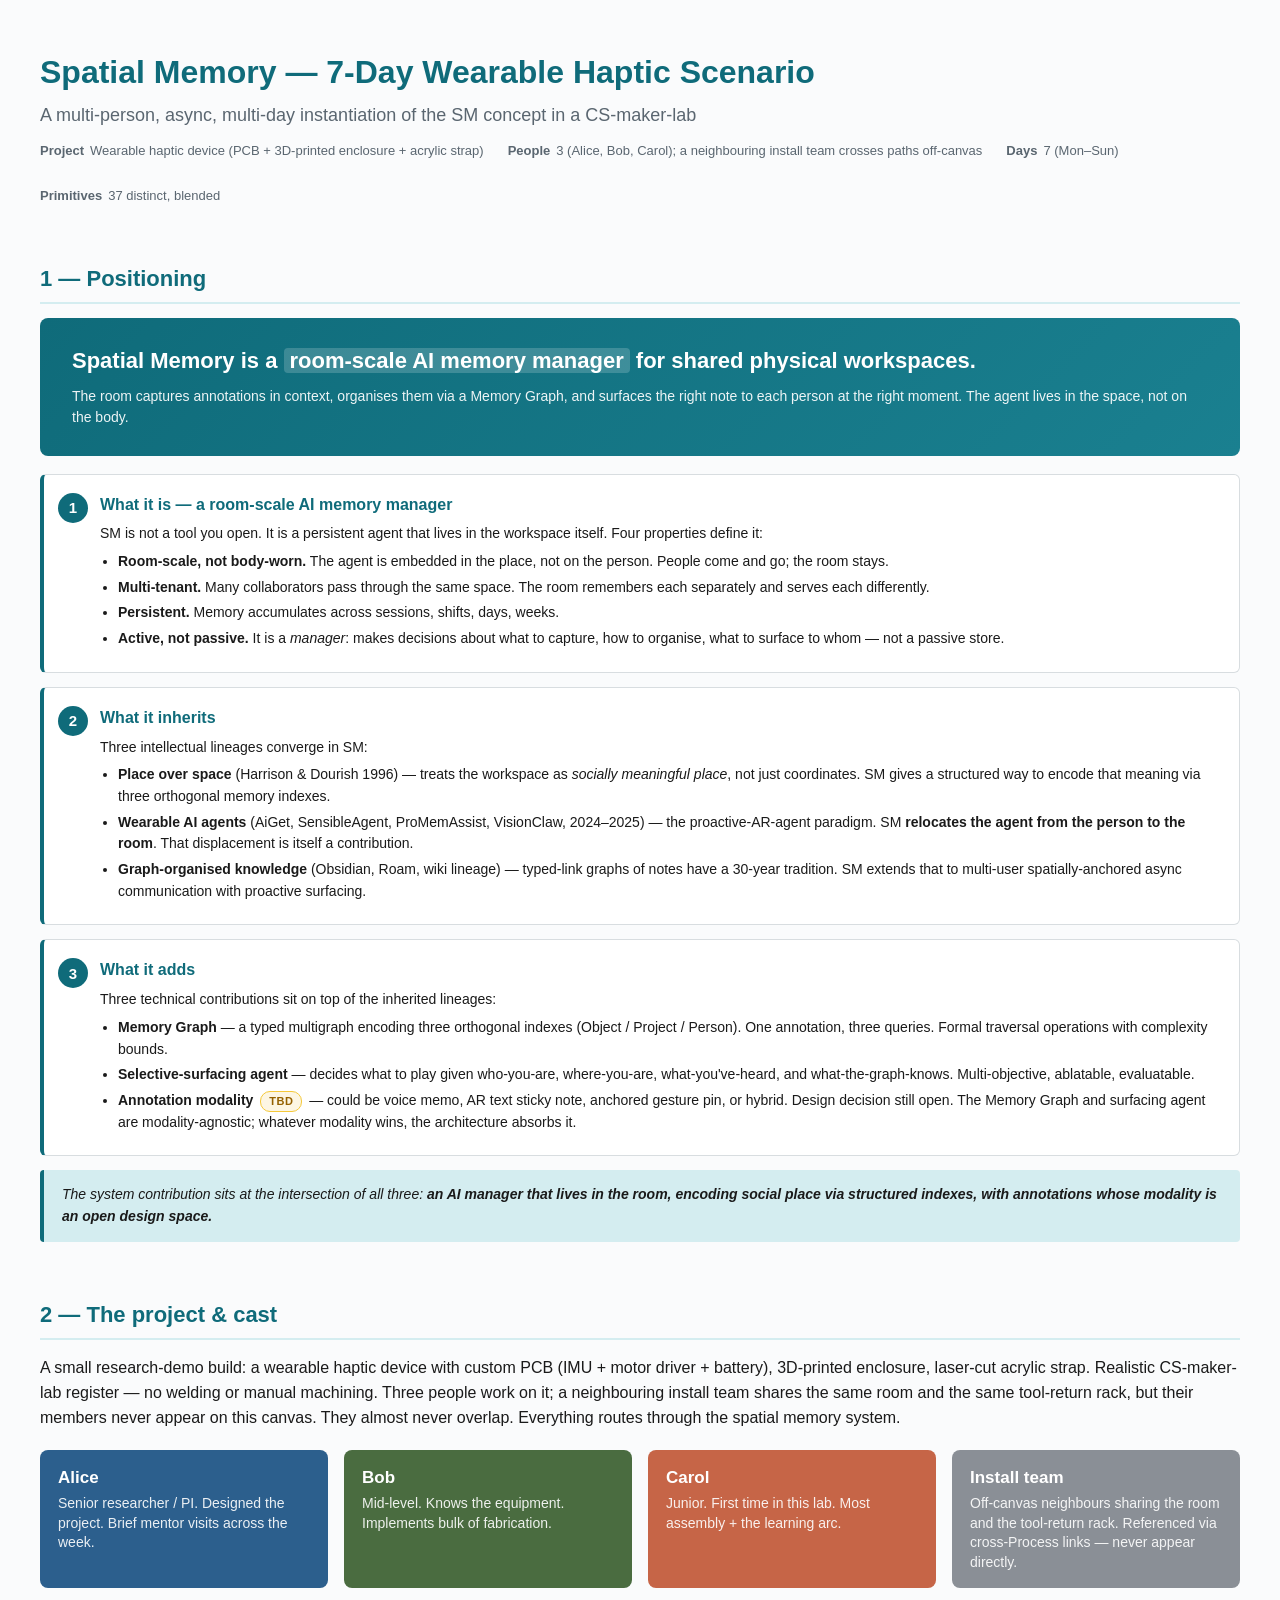
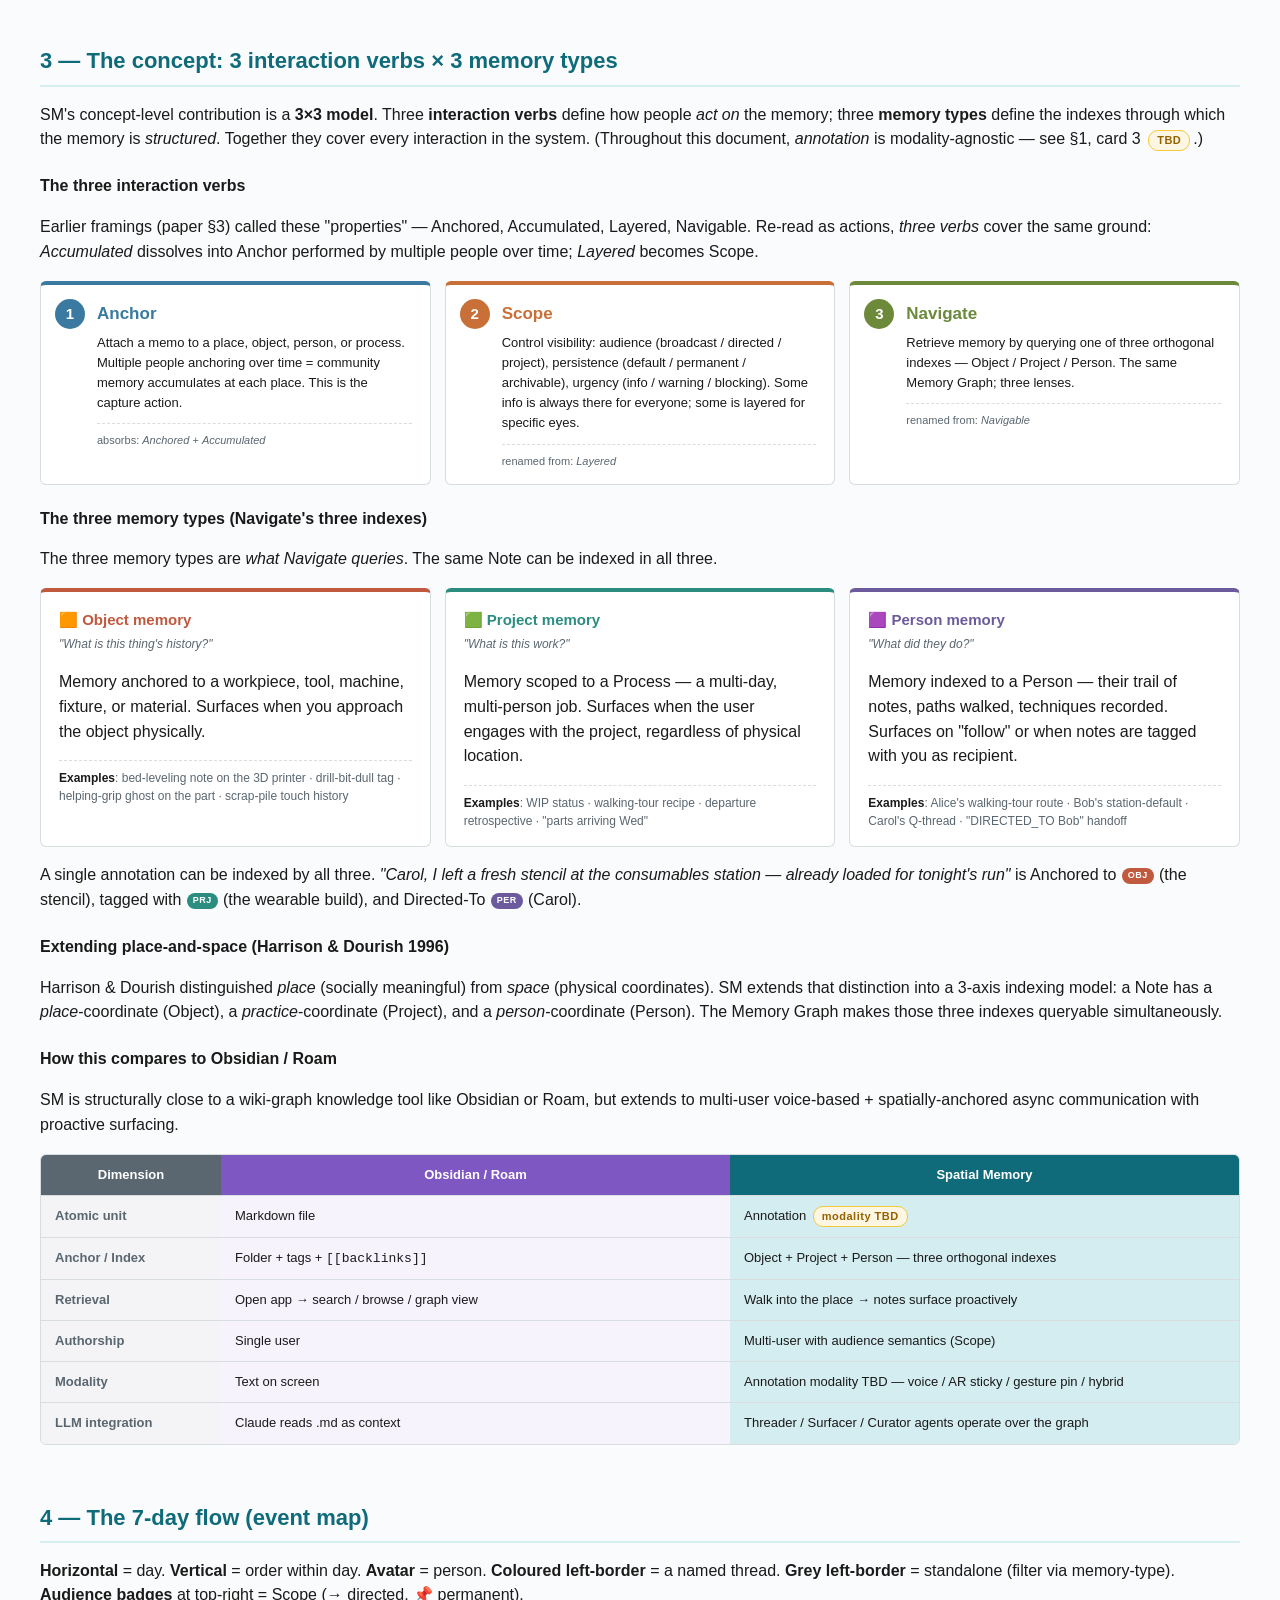
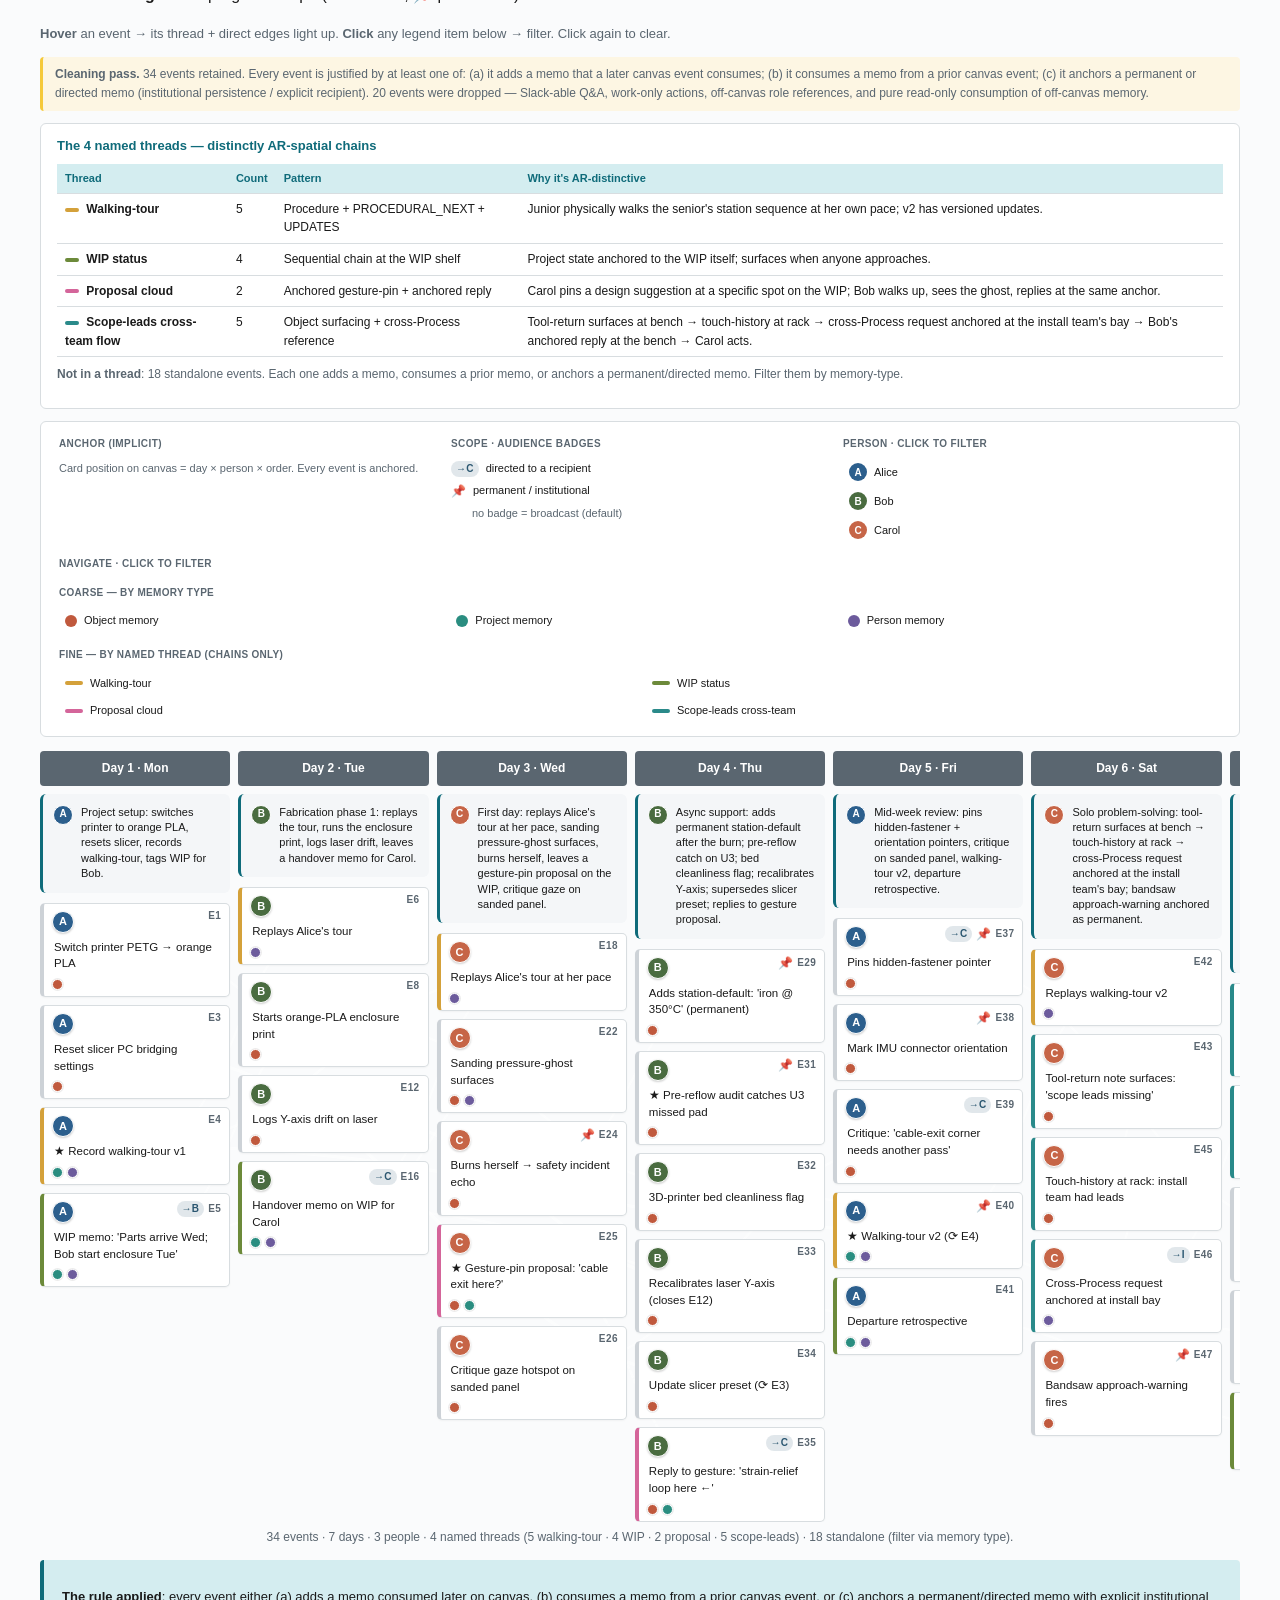
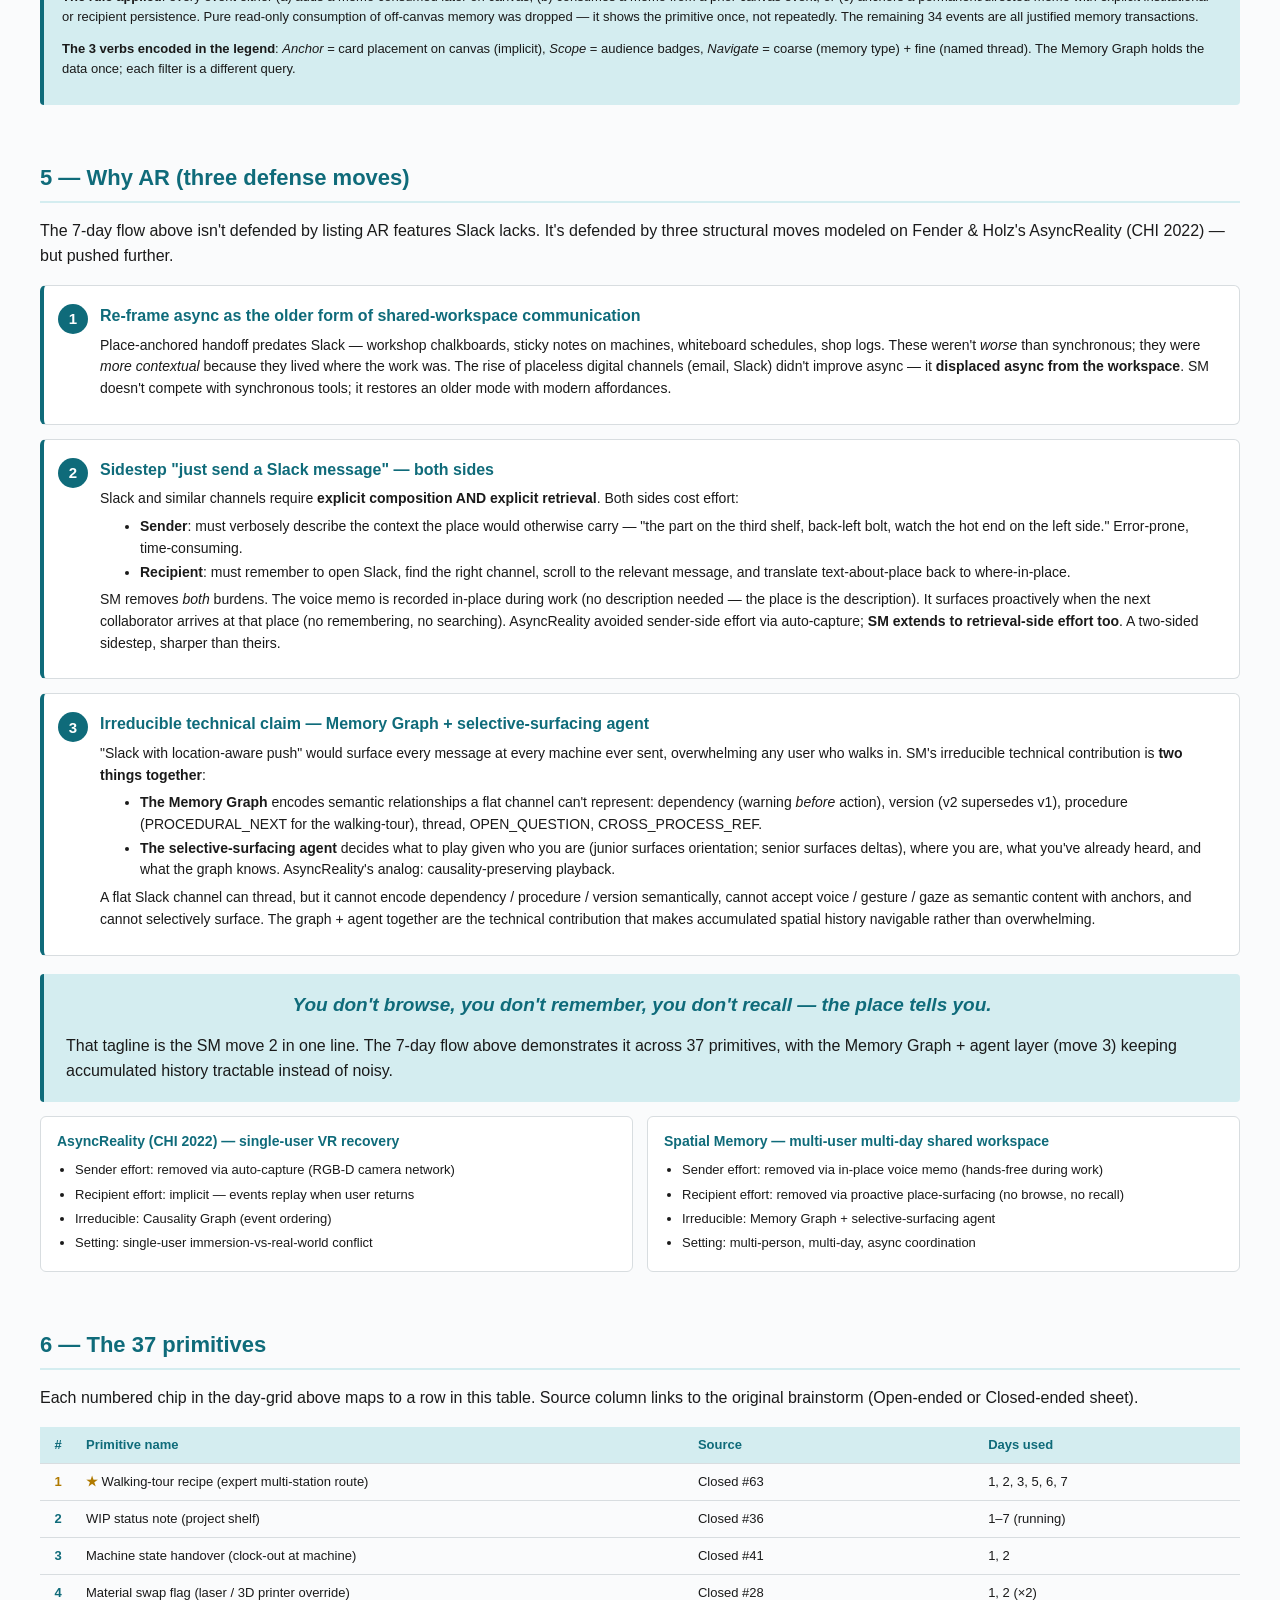
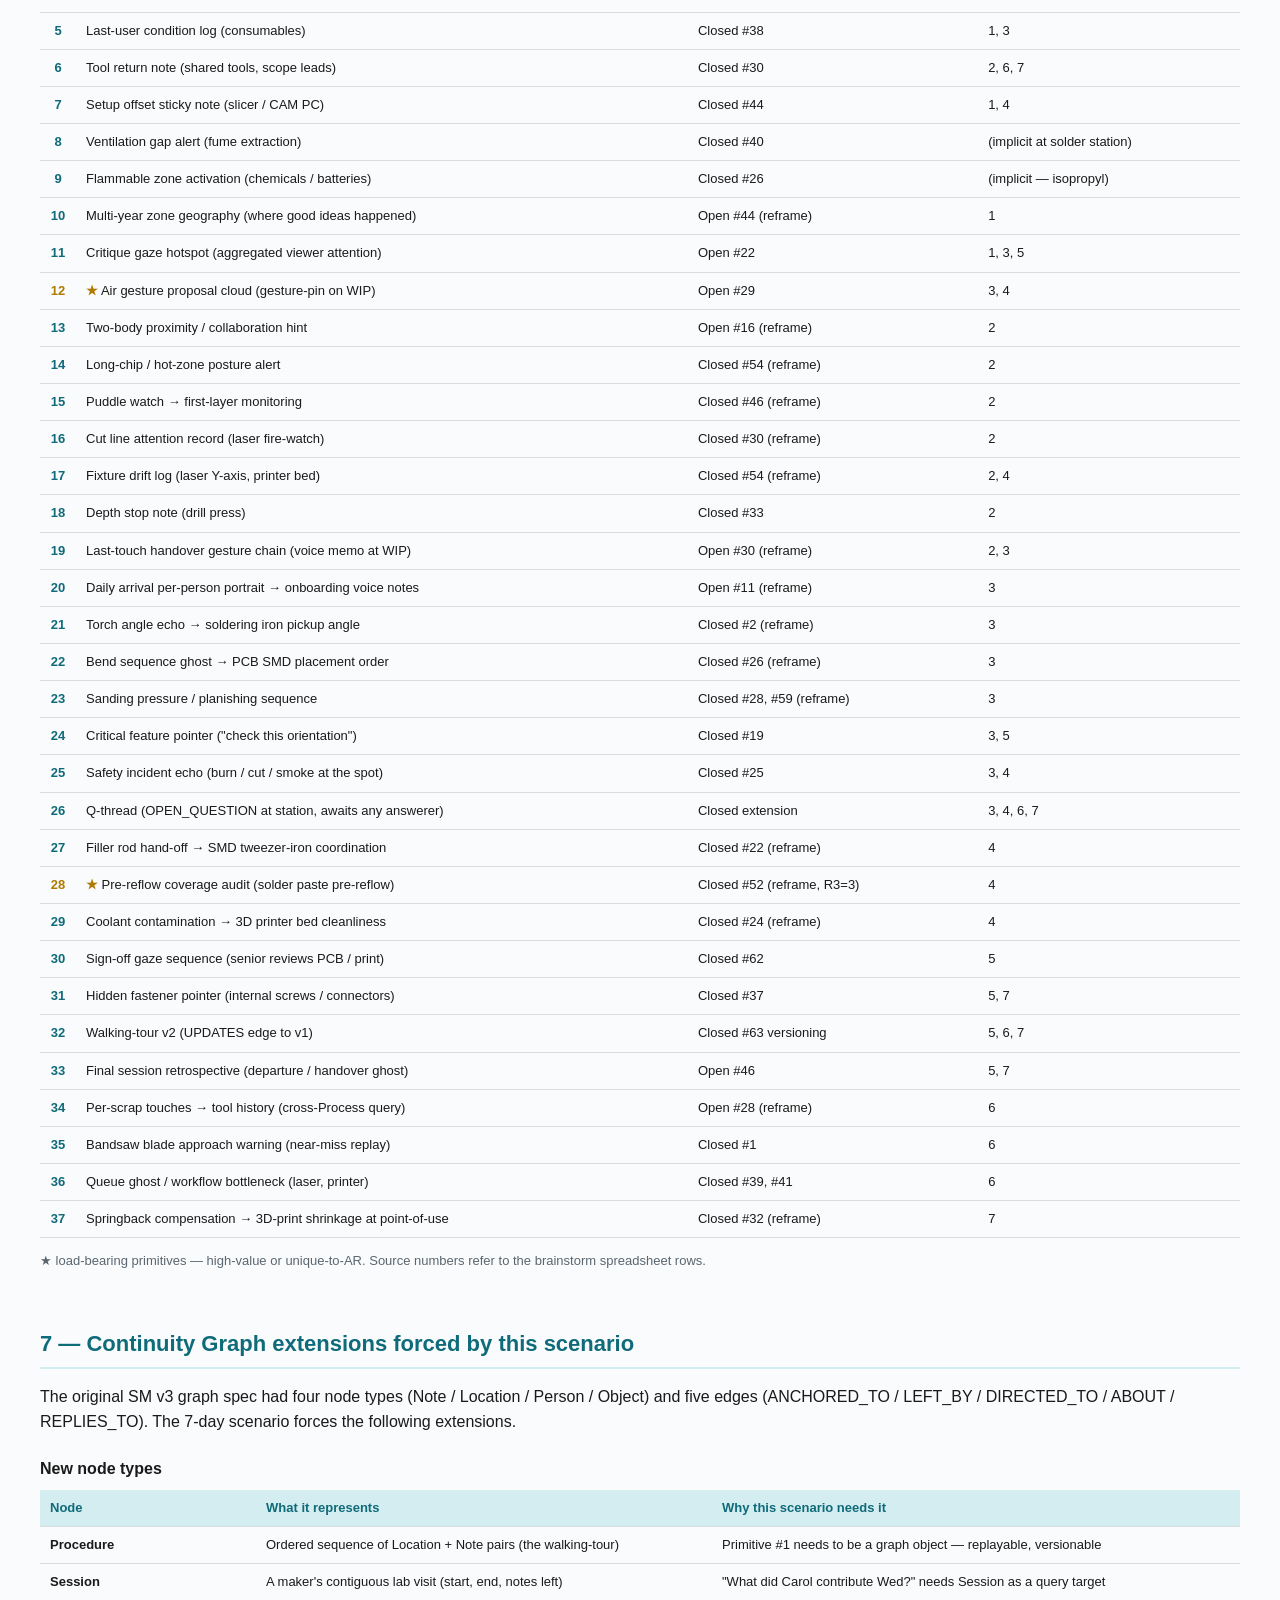
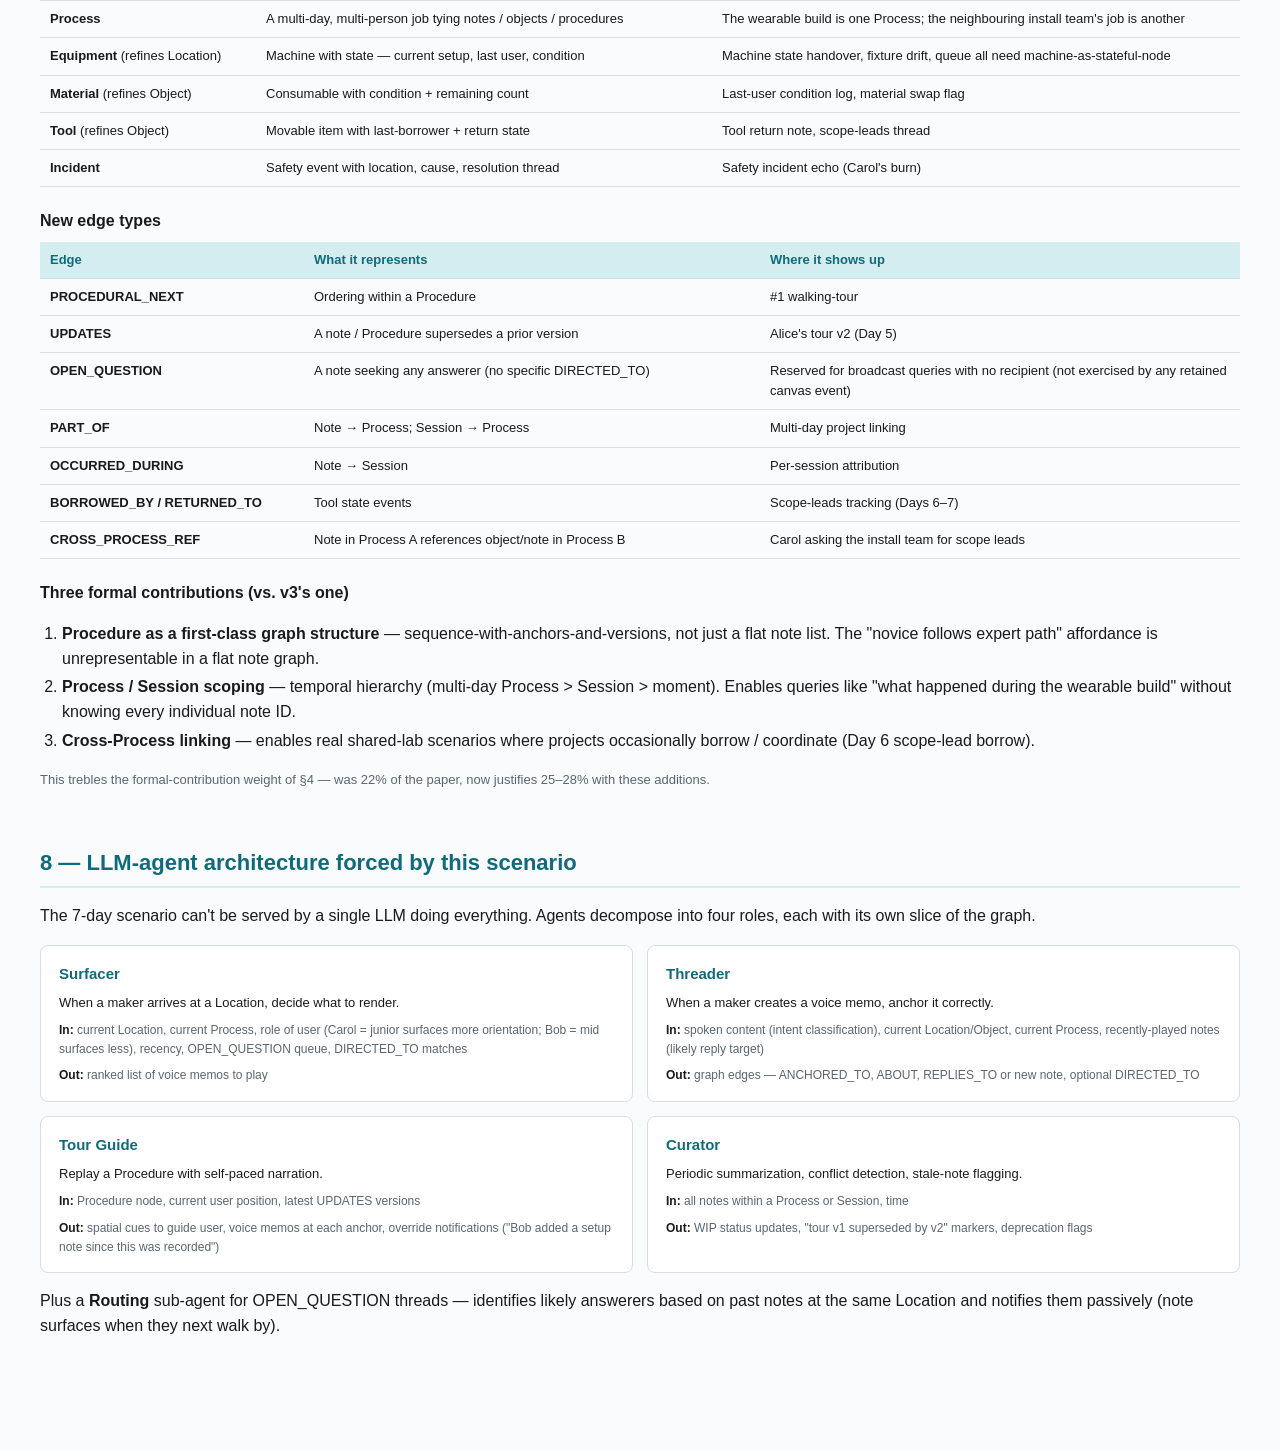
==== index.html @ 21a74fa7 "Initial: scenario canvas + index redirect" ====
<!doctype html>
<html lang="en">
<head>
  <meta charset="utf-8">
  <title>Spatial Memory — 7-Day Scenario</title>
  <meta http-equiv="refresh" content="0; url=scenario_7day.html">
  <link rel="canonical" href="scenario_7day.html">
  <script>location.replace('scenario_7day.html');</script>
</head>
<body>
  <p>Redirecting to <a href="scenario_7day.html">scenario_7day.html</a>…</p>
</body>
</html>
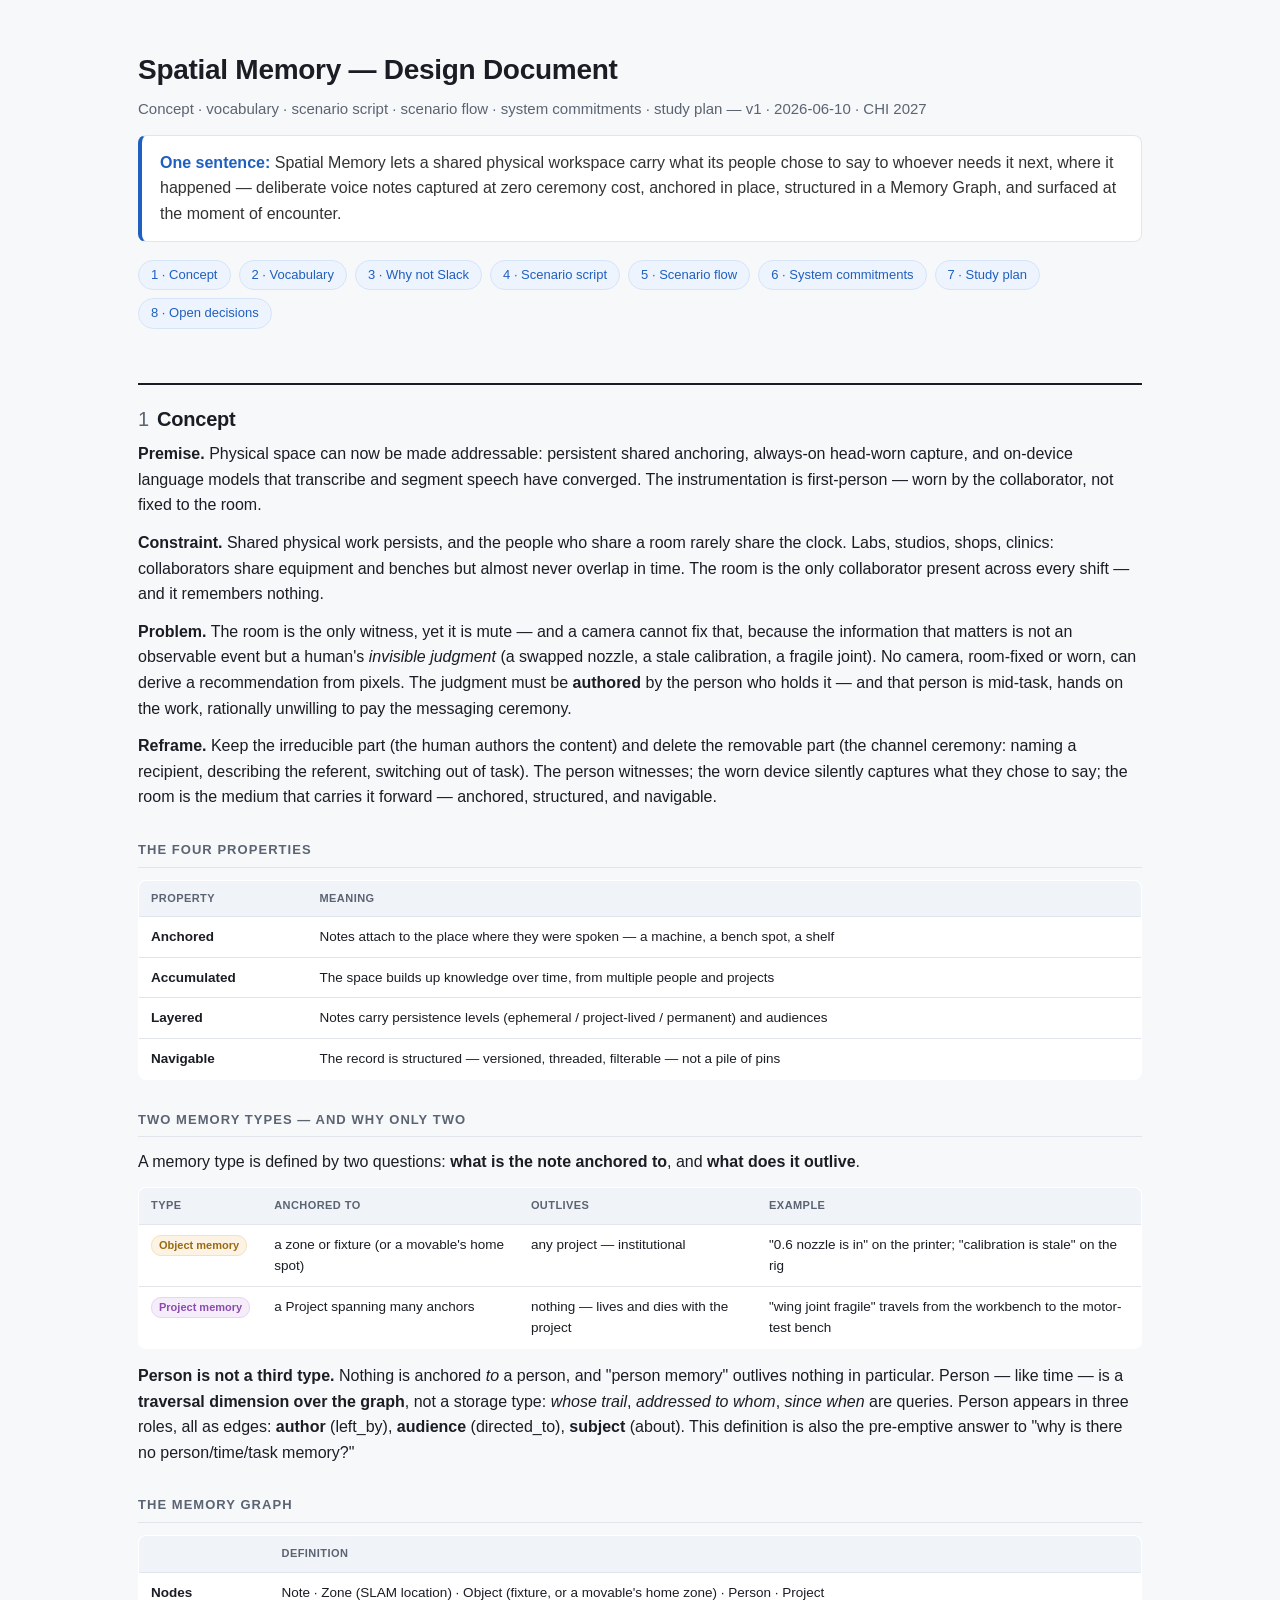
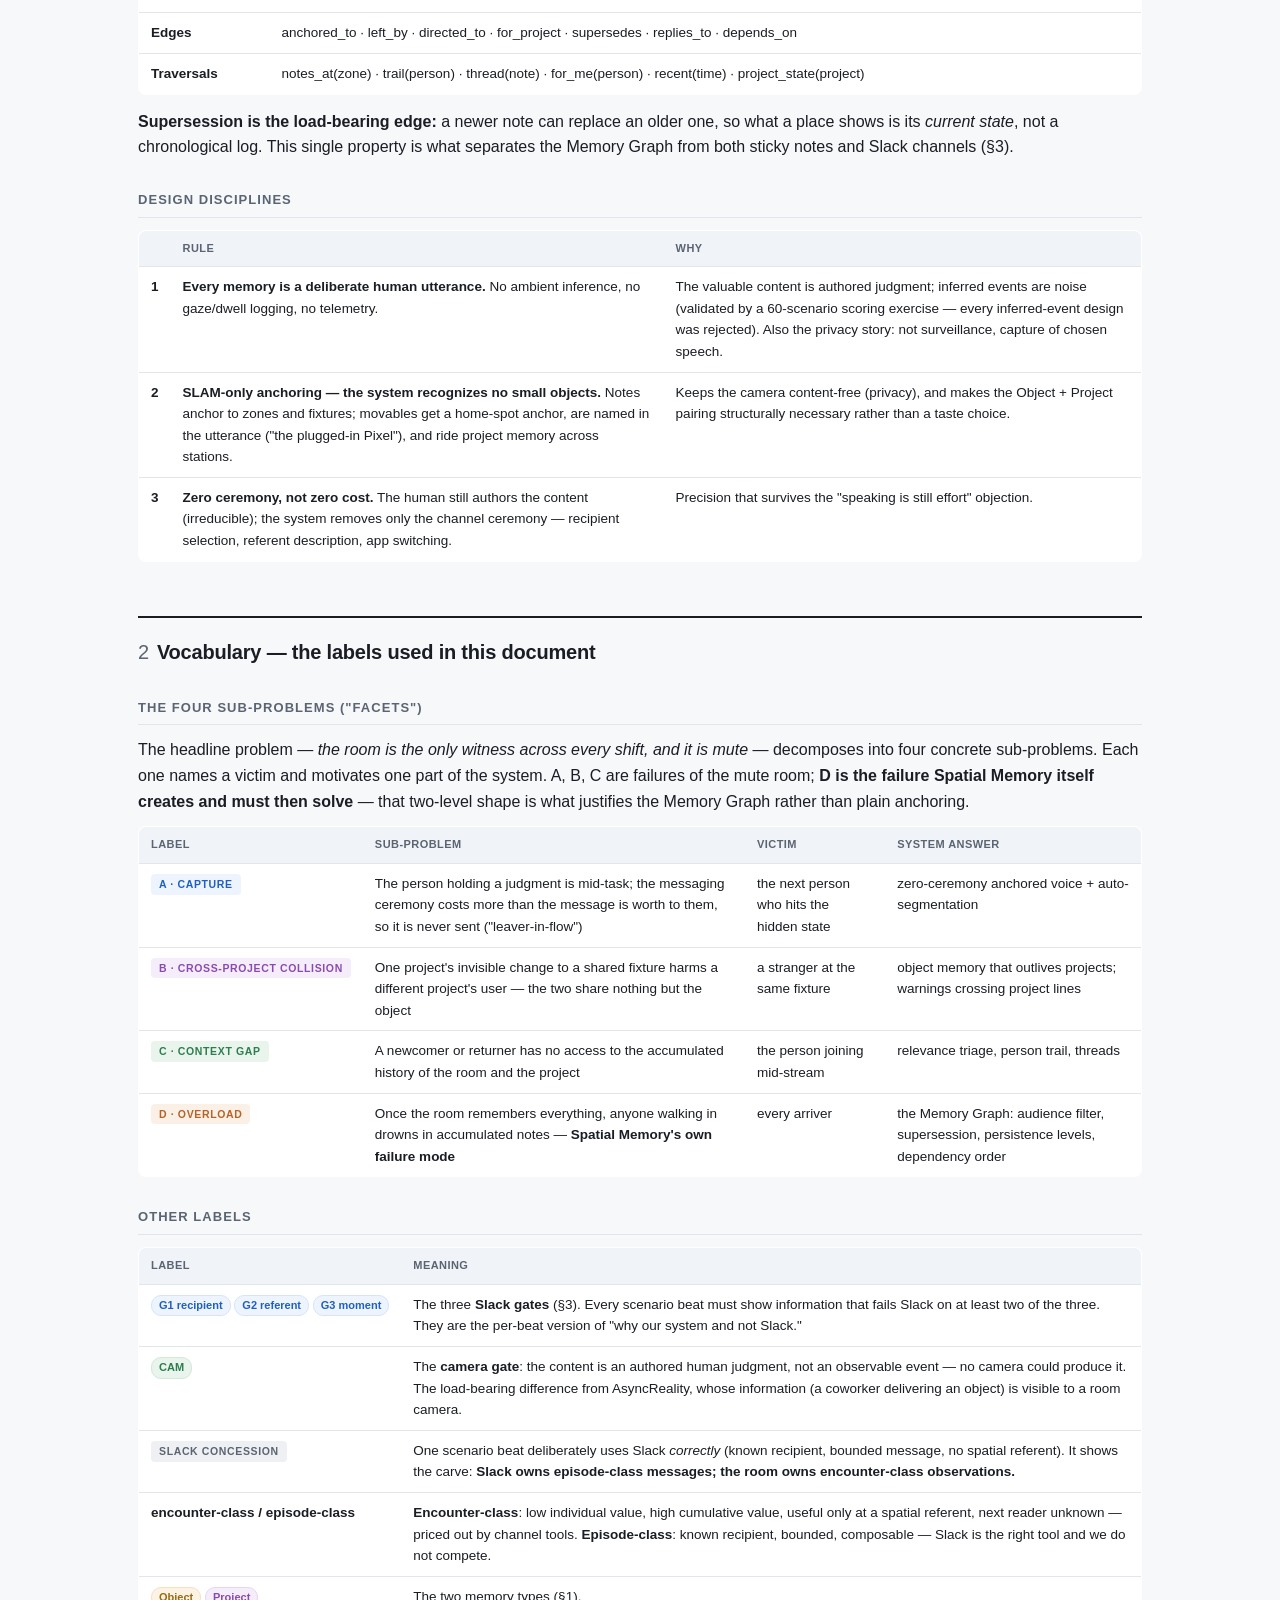
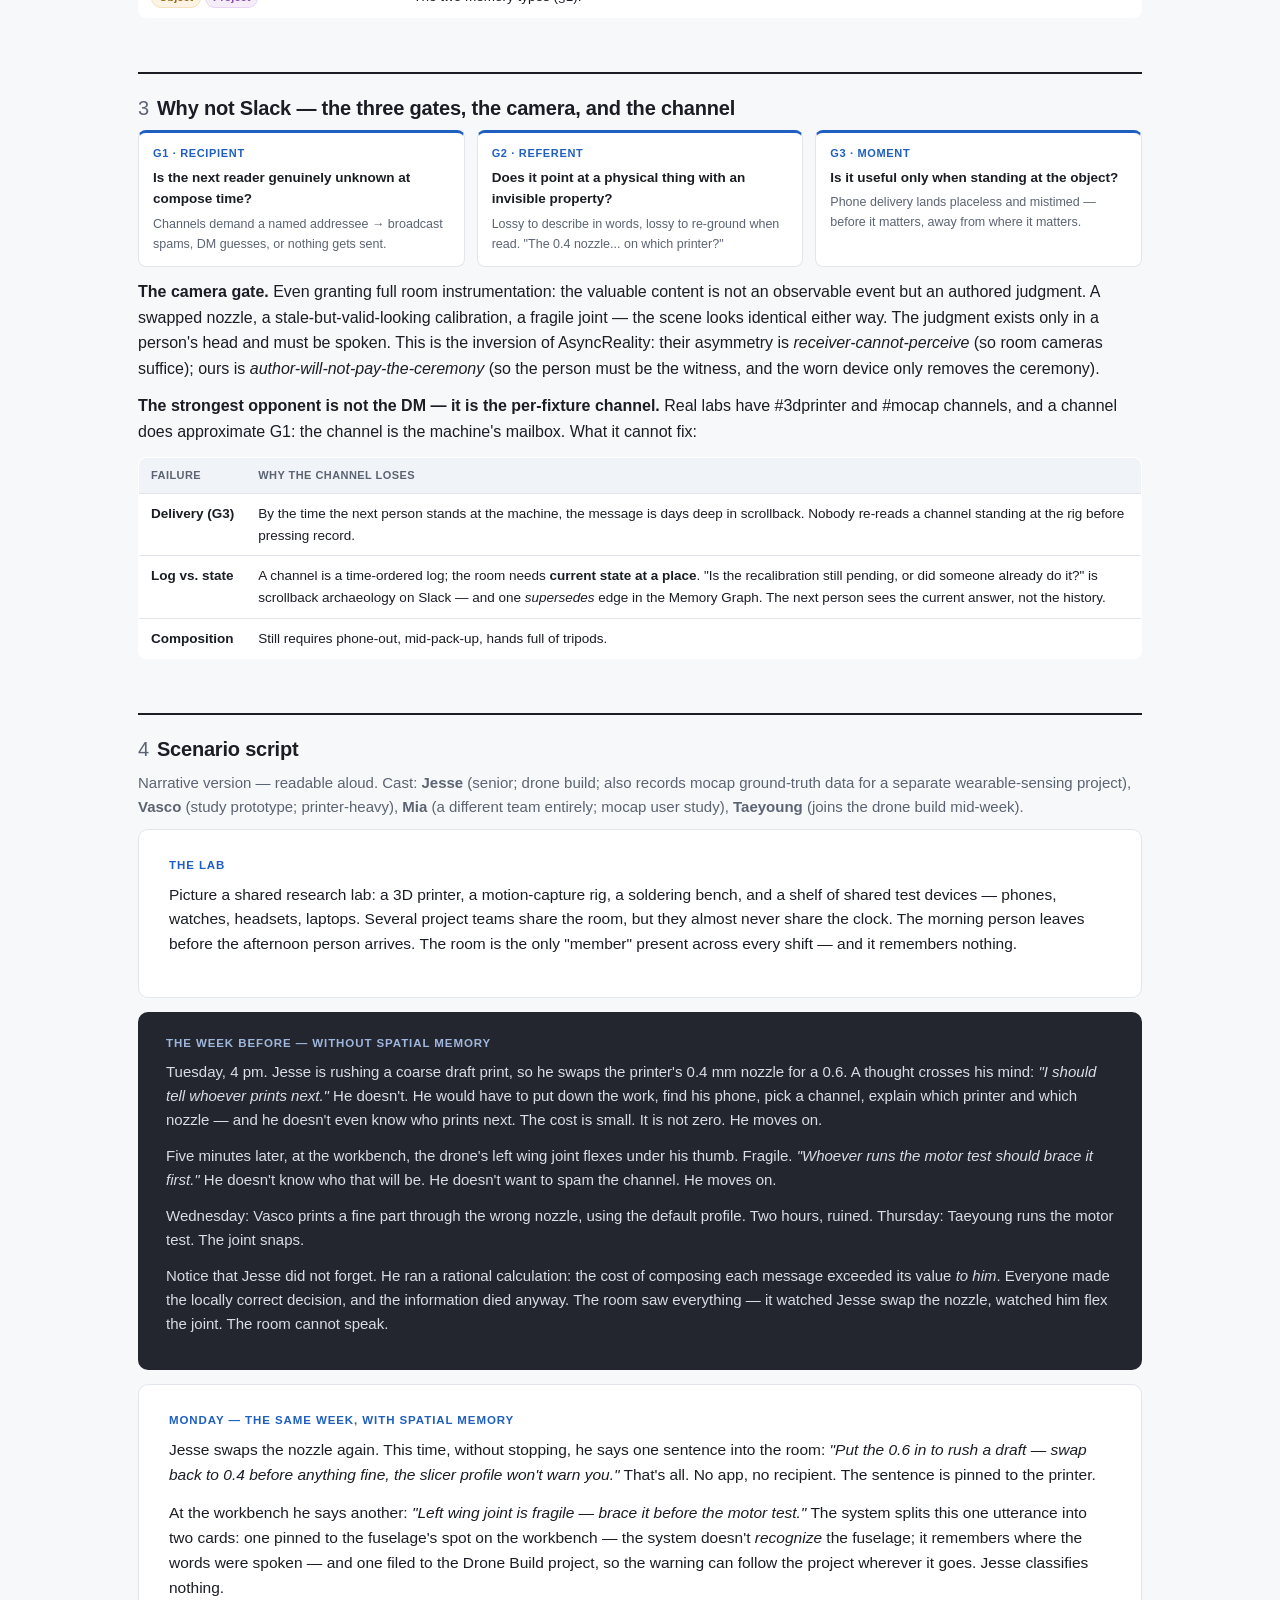
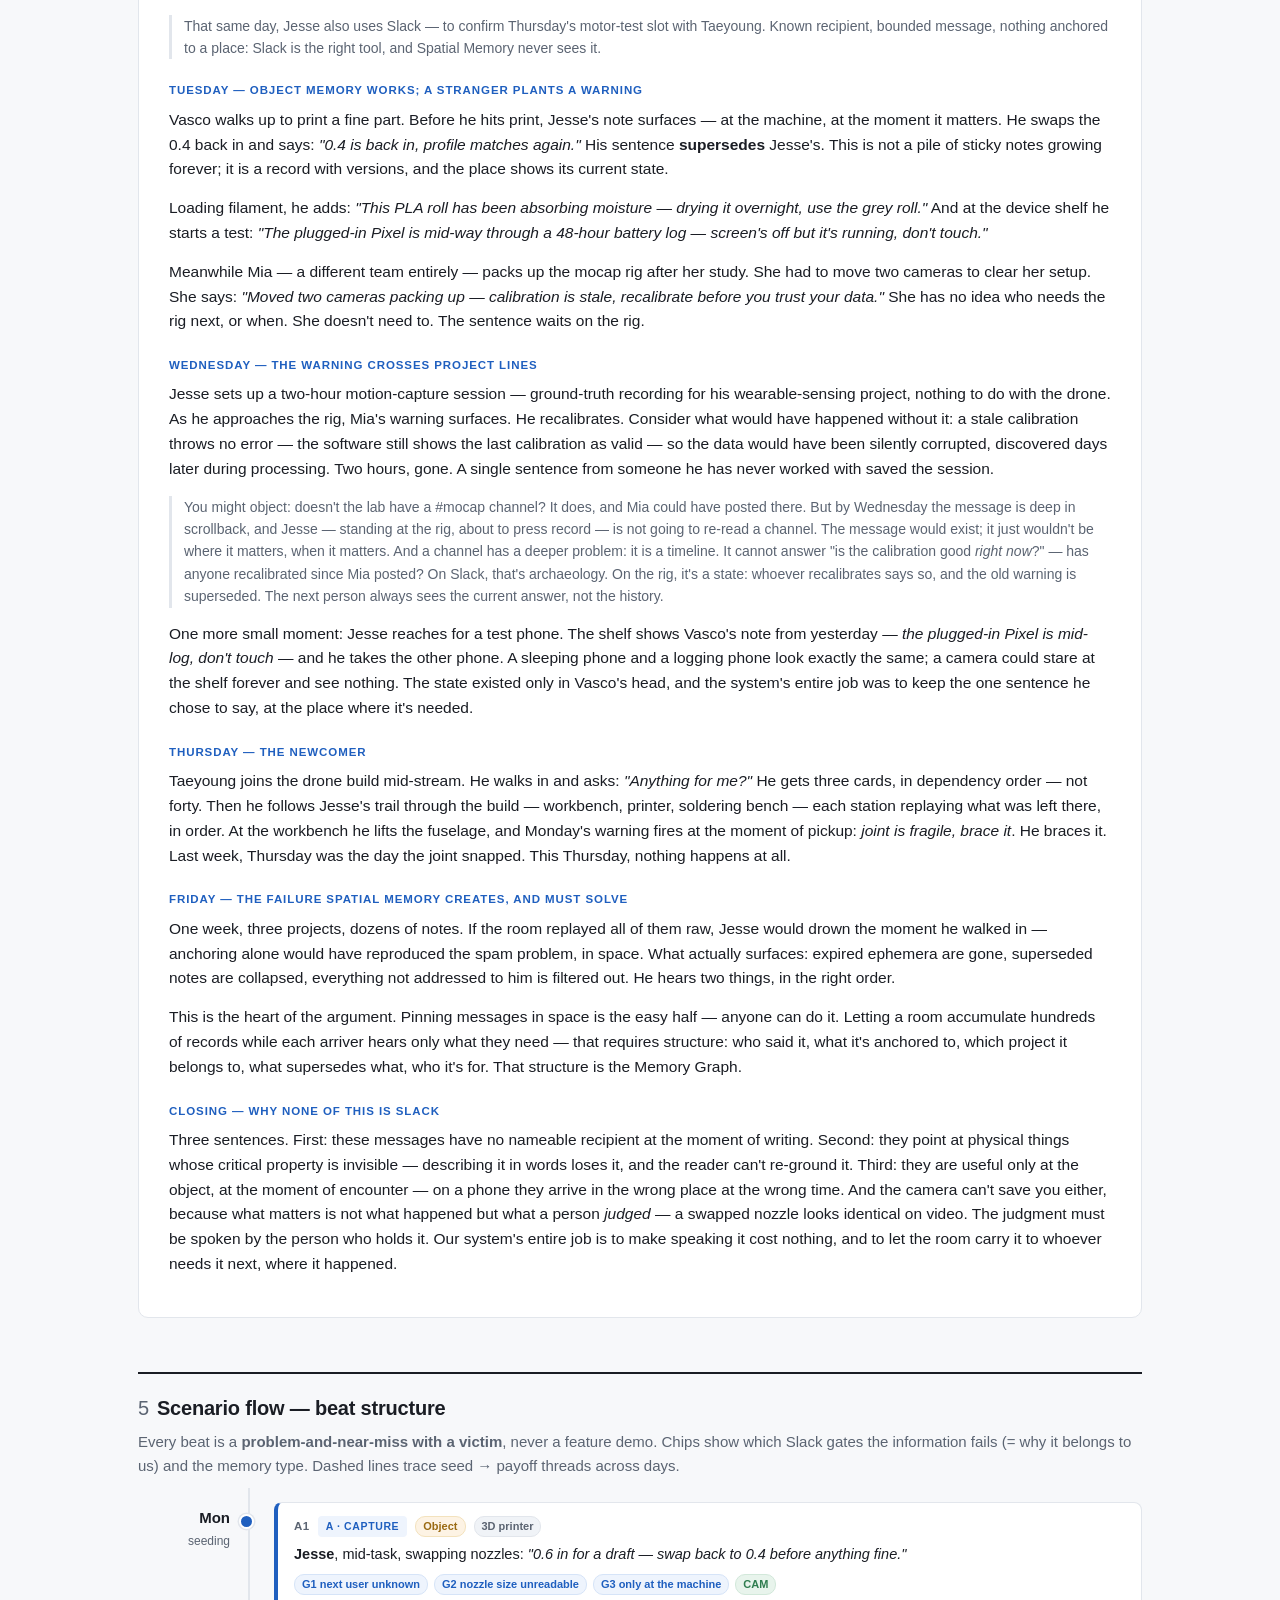
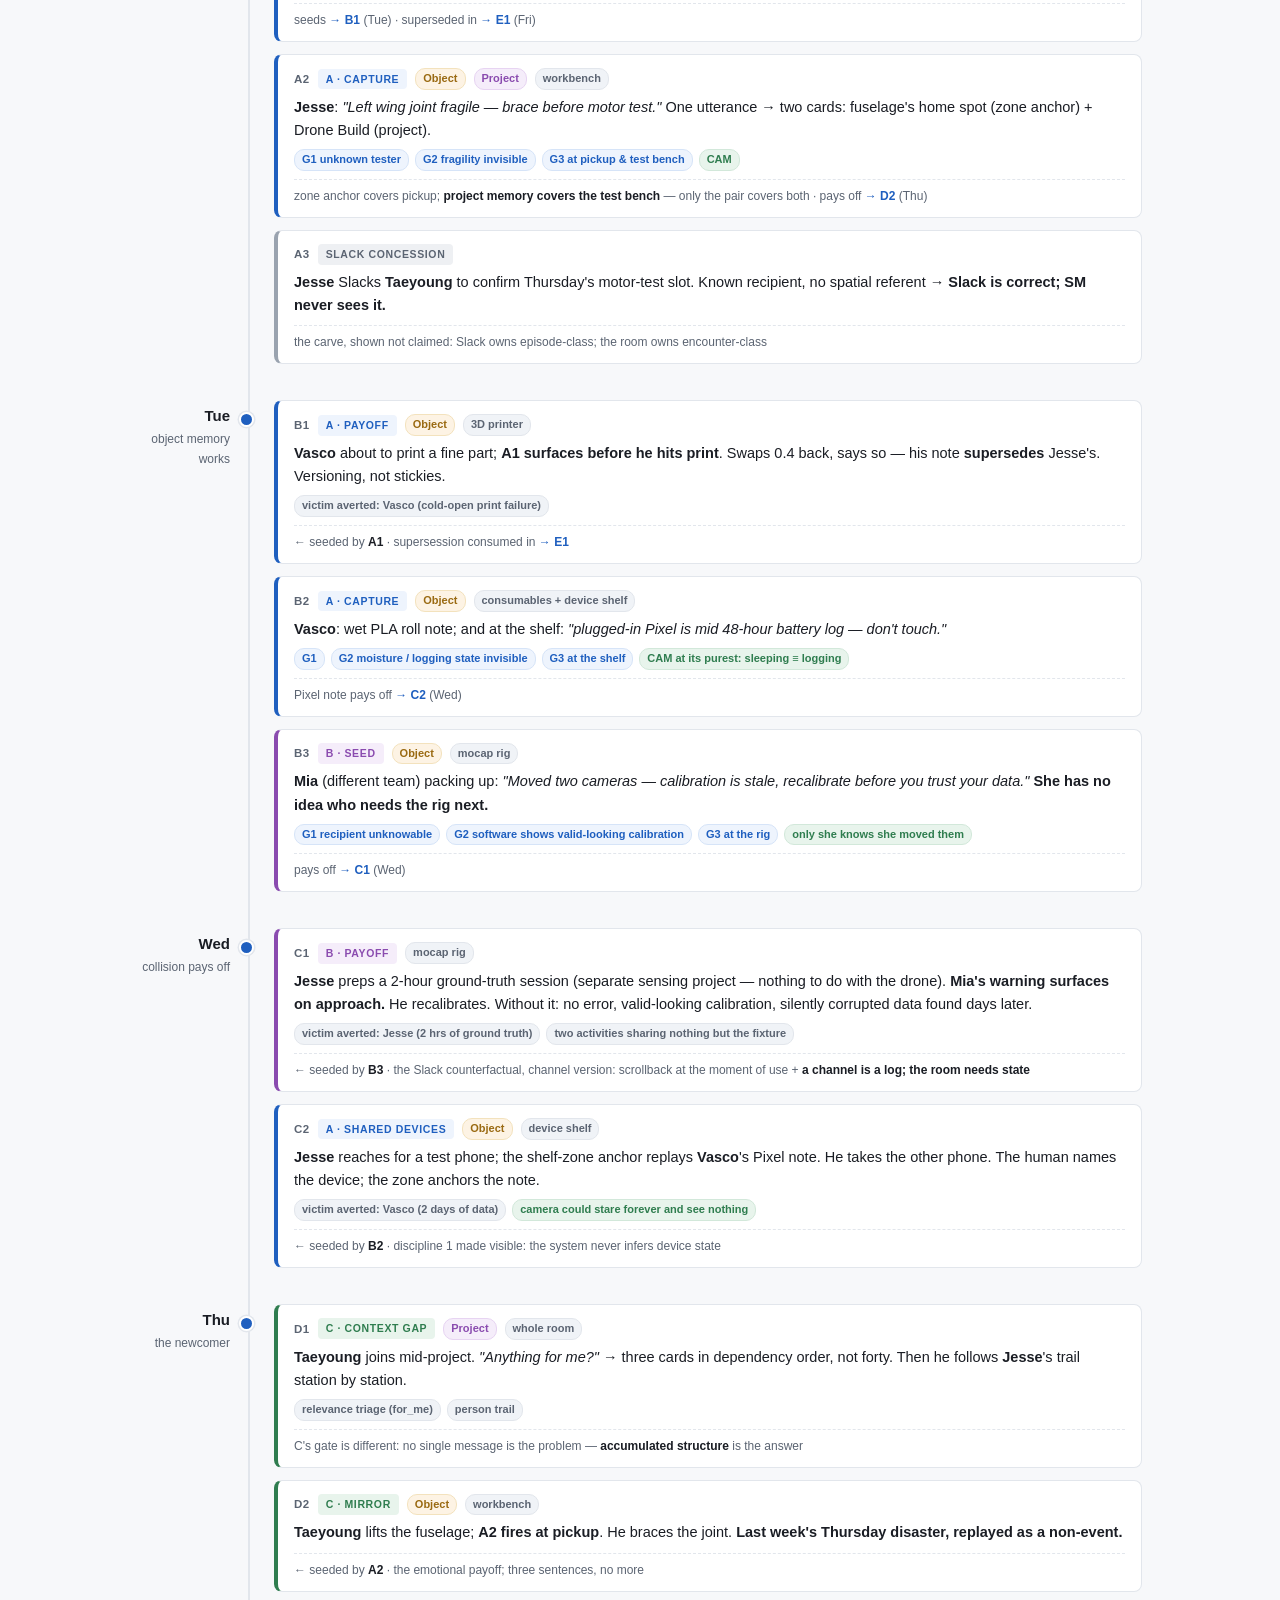
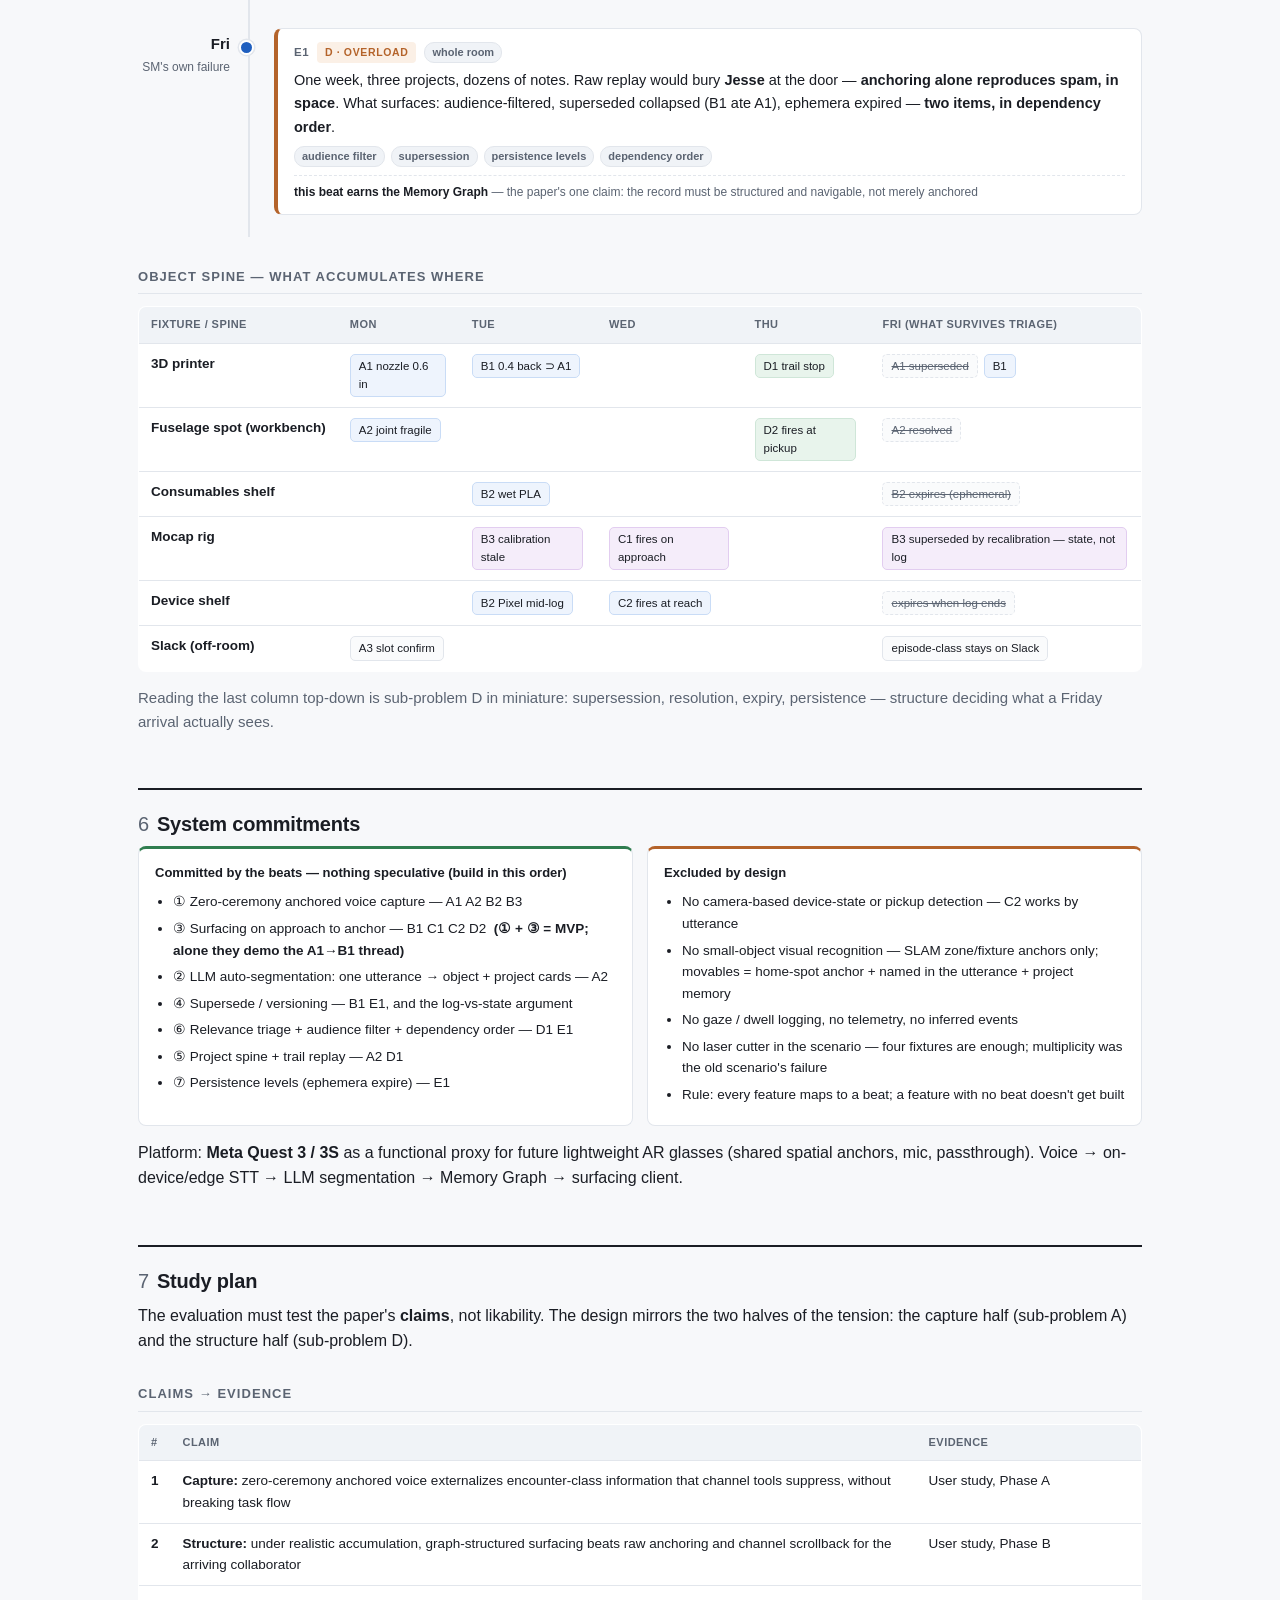
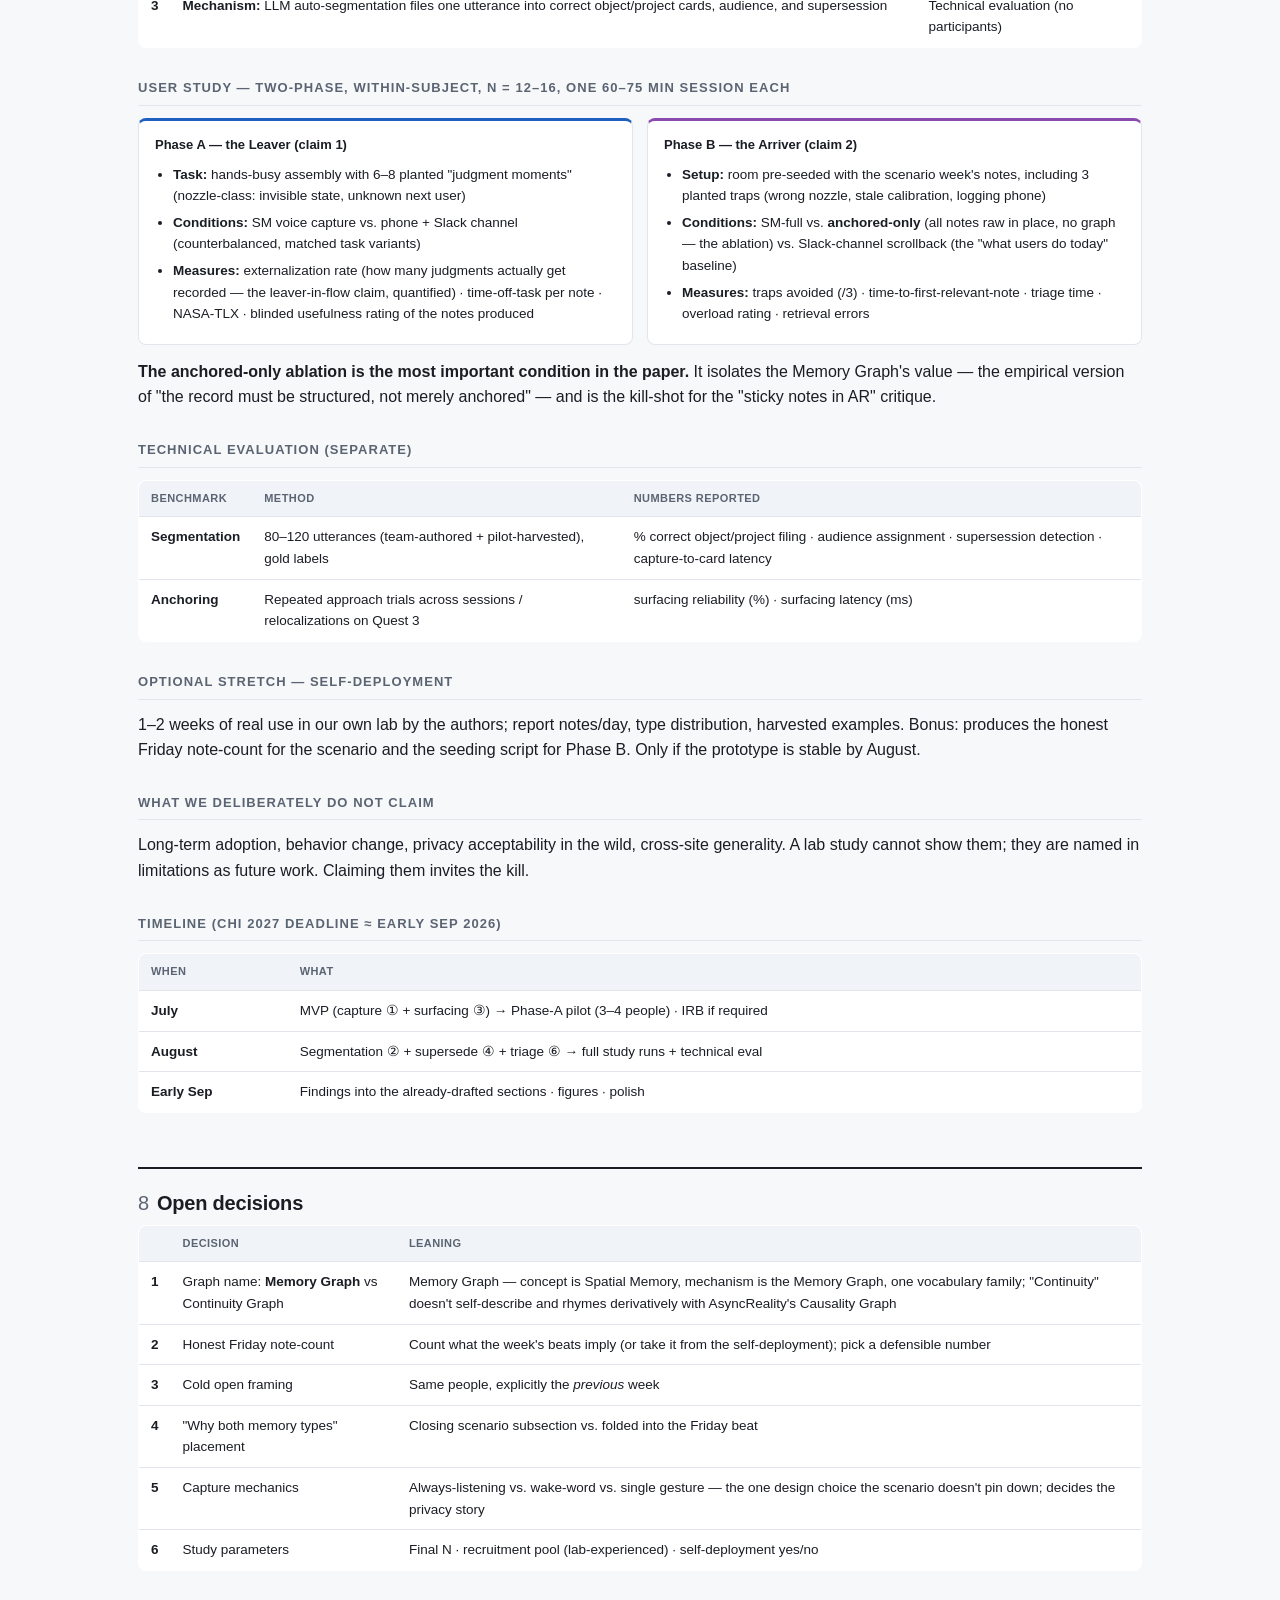
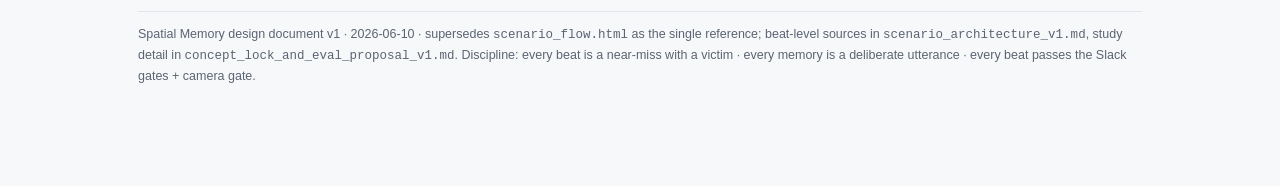
==== commit 78267aec: "Add design doc v1 (concept + vocabulary + scenario script/flow + study plan); point index to it Co-A" ====
--- a/index.html
+++ b/index.html
@@ -2,12 +2,12 @@
 <html lang="en">
 <head>
   <meta charset="utf-8">
-  <title>Spatial Memory — 7-Day Scenario</title>
-  <meta http-equiv="refresh" content="0; url=scenario_7day.html">
-  <link rel="canonical" href="scenario_7day.html">
-  <script>location.replace('scenario_7day.html');</script>
+  <title>Spatial Memory — Design Document</title>
+  <meta http-equiv="refresh" content="0; url=design_doc.html">
+  <link rel="canonical" href="design_doc.html">
+  <script>location.replace('design_doc.html');</script>
 </head>
 <body>
-  <p>Redirecting to <a href="scenario_7day.html">scenario_7day.html</a>…</p>
+  <p>Redirecting to <a href="design_doc.html">design_doc.html</a>…</p>
 </body>
 </html>
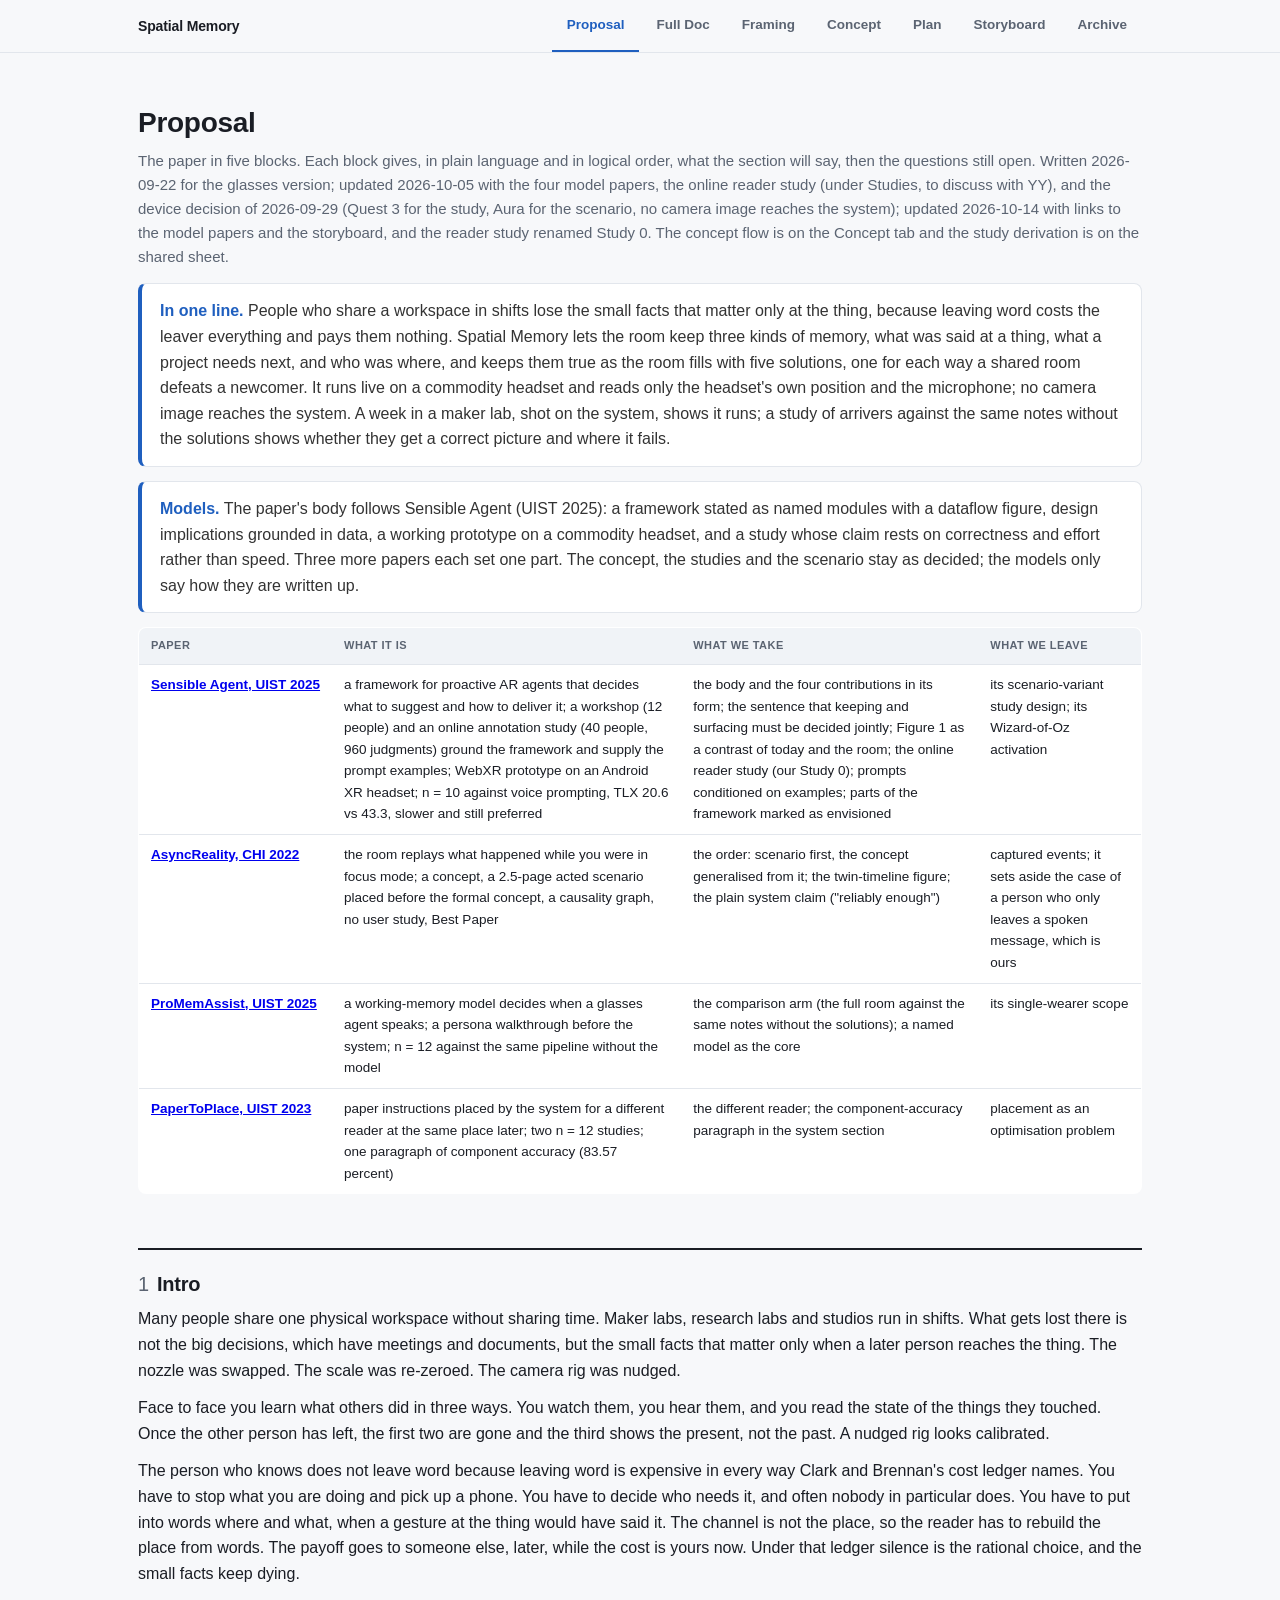
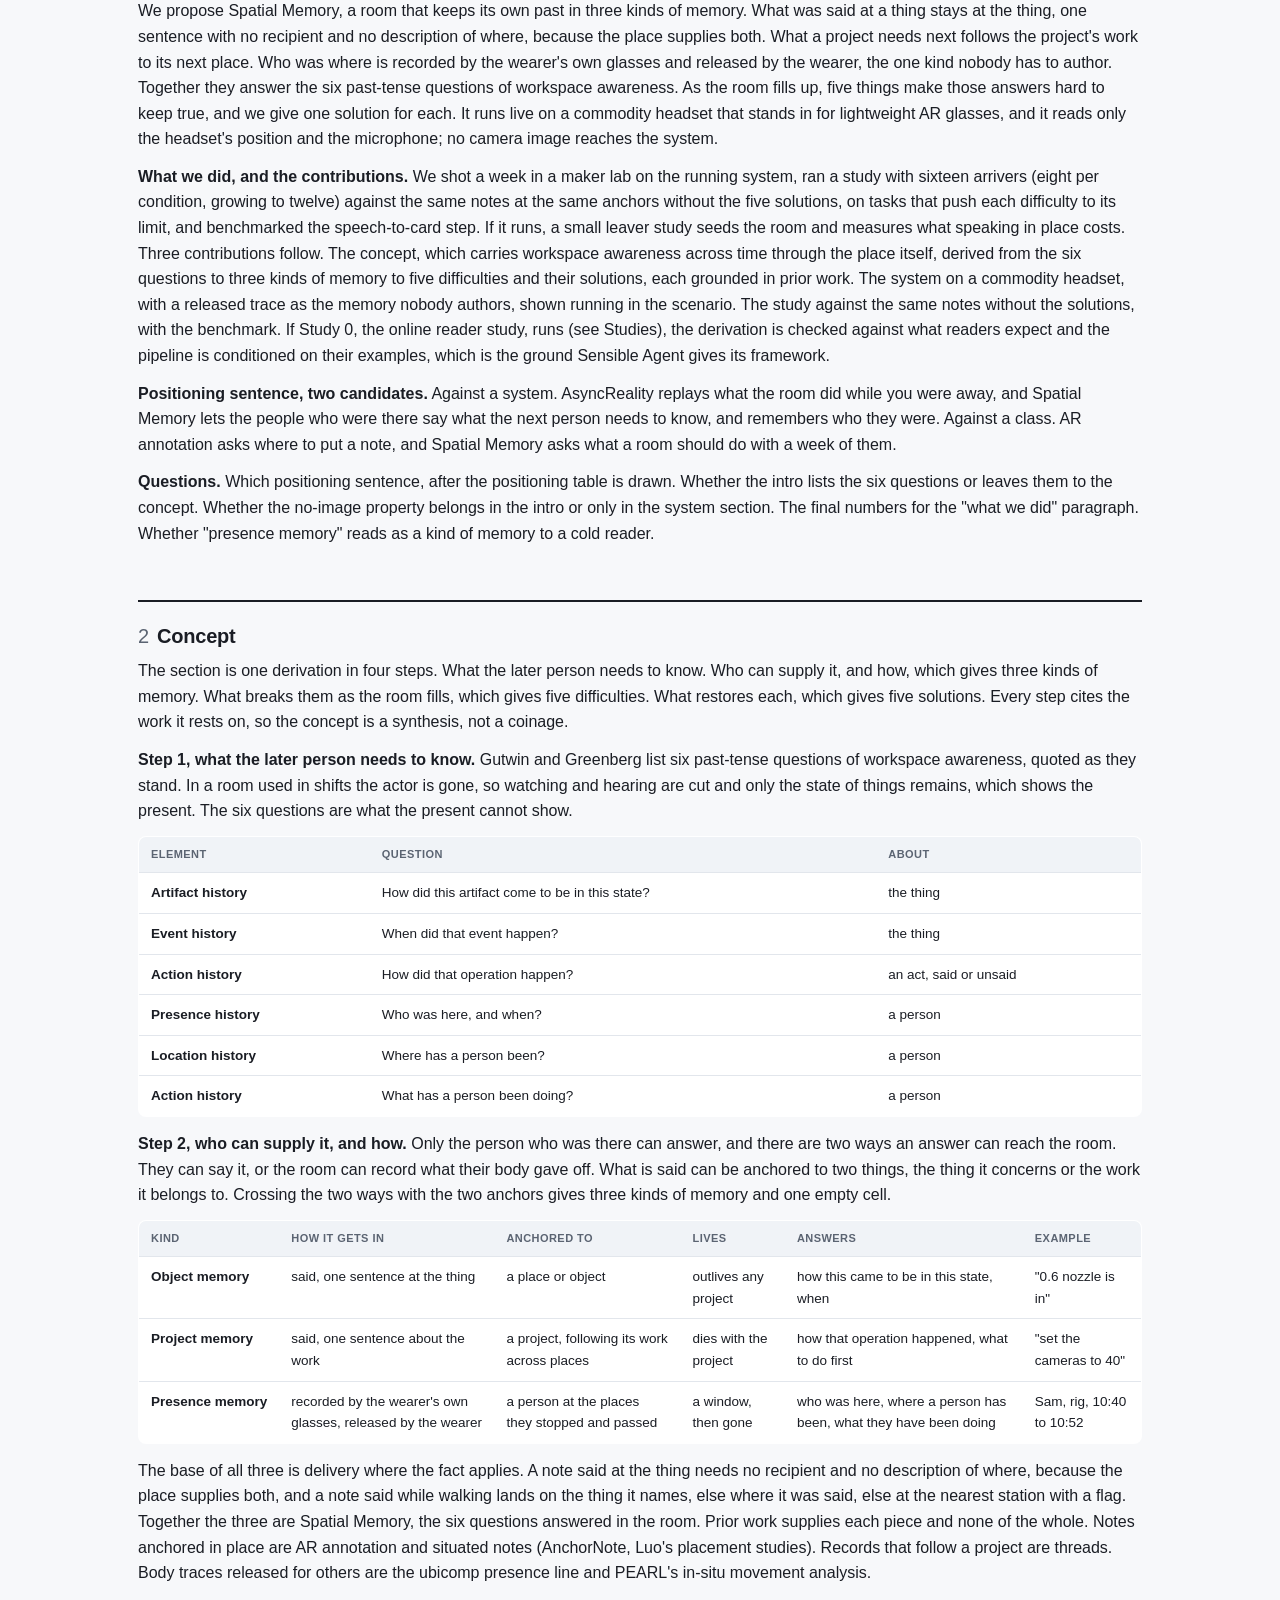
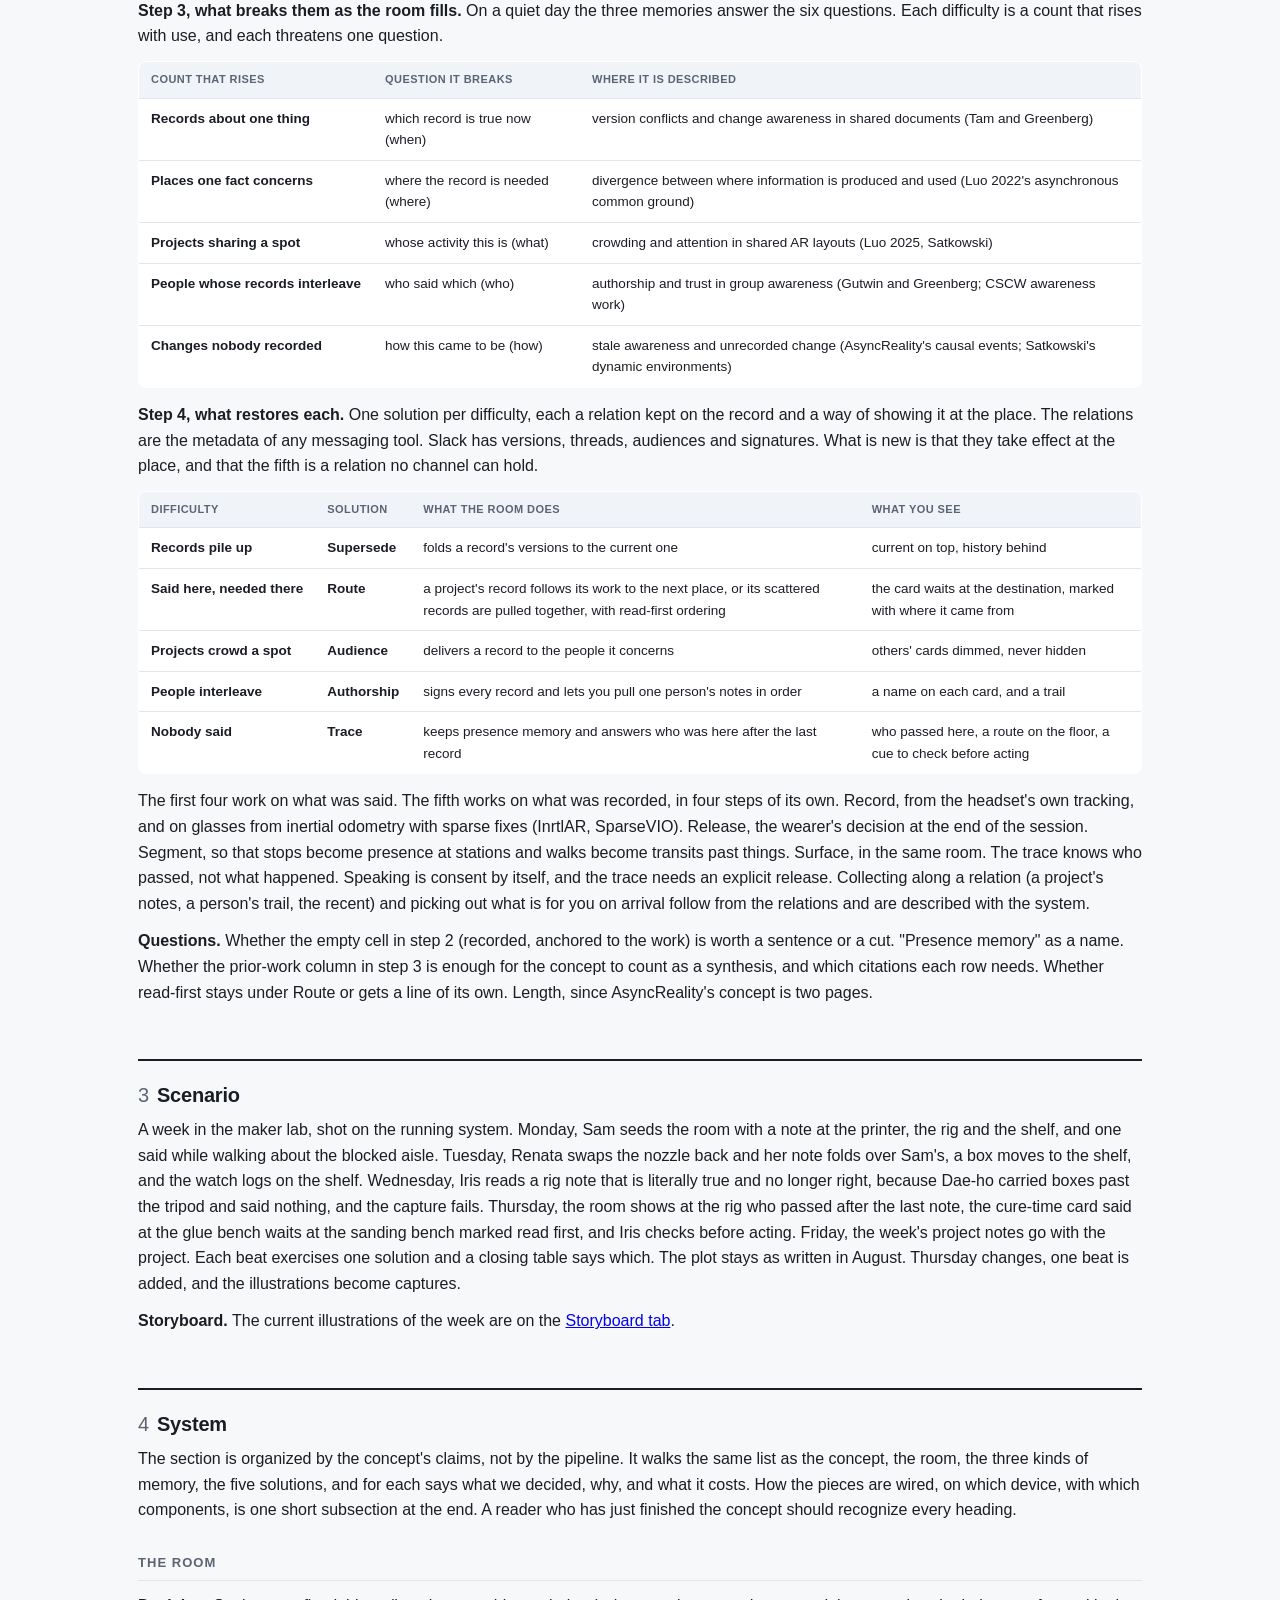
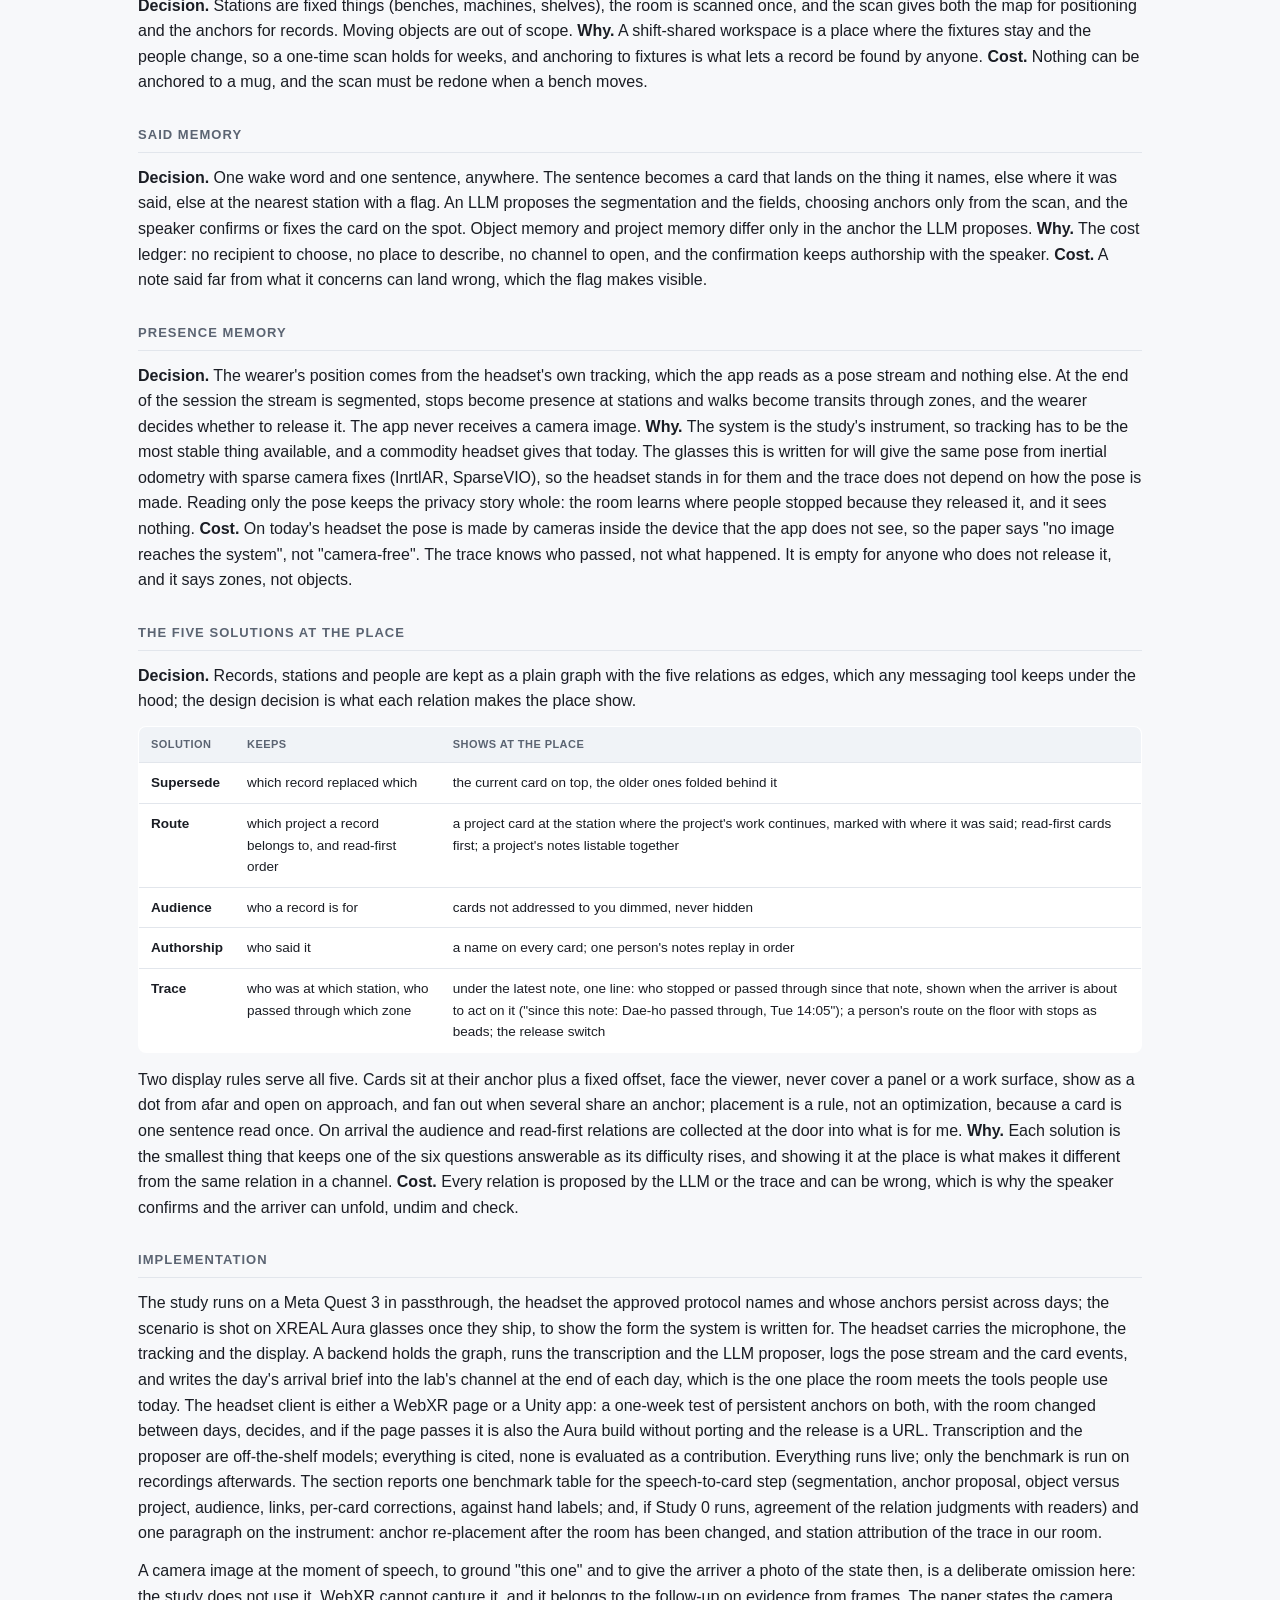
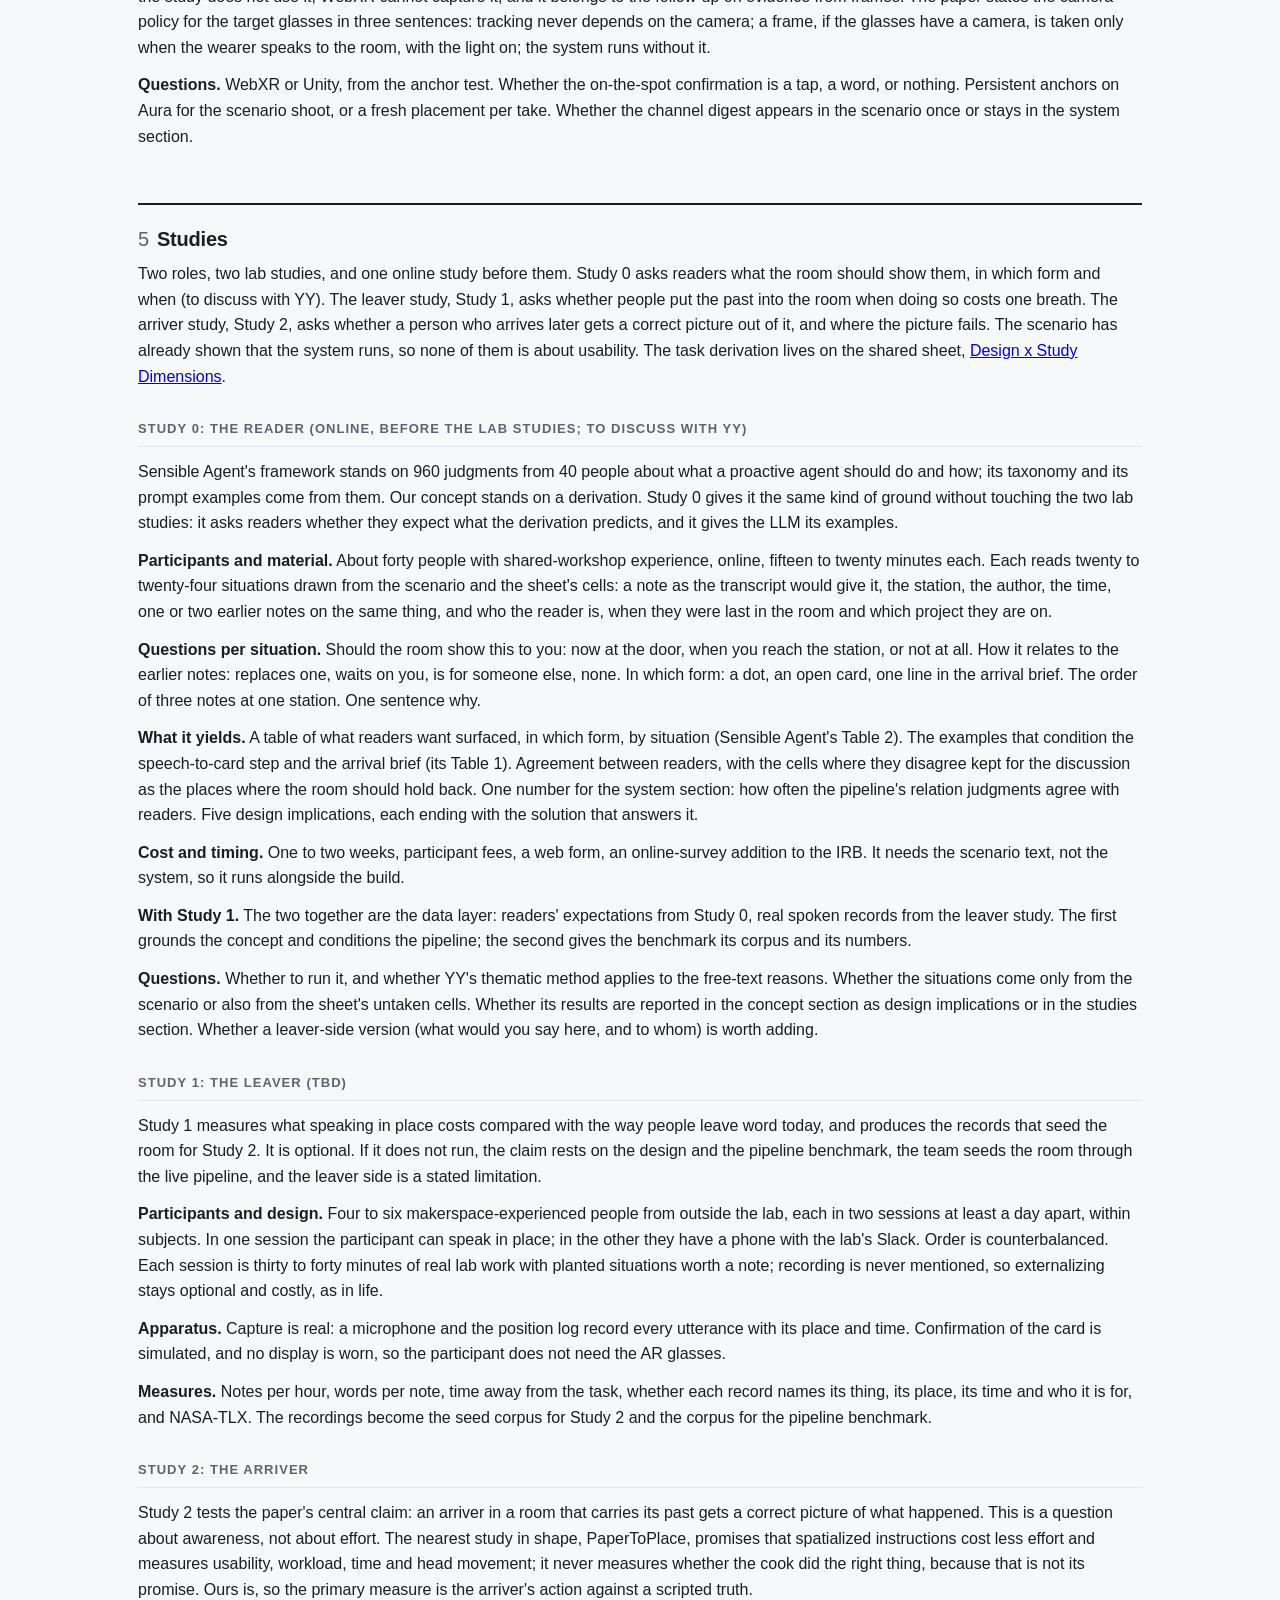
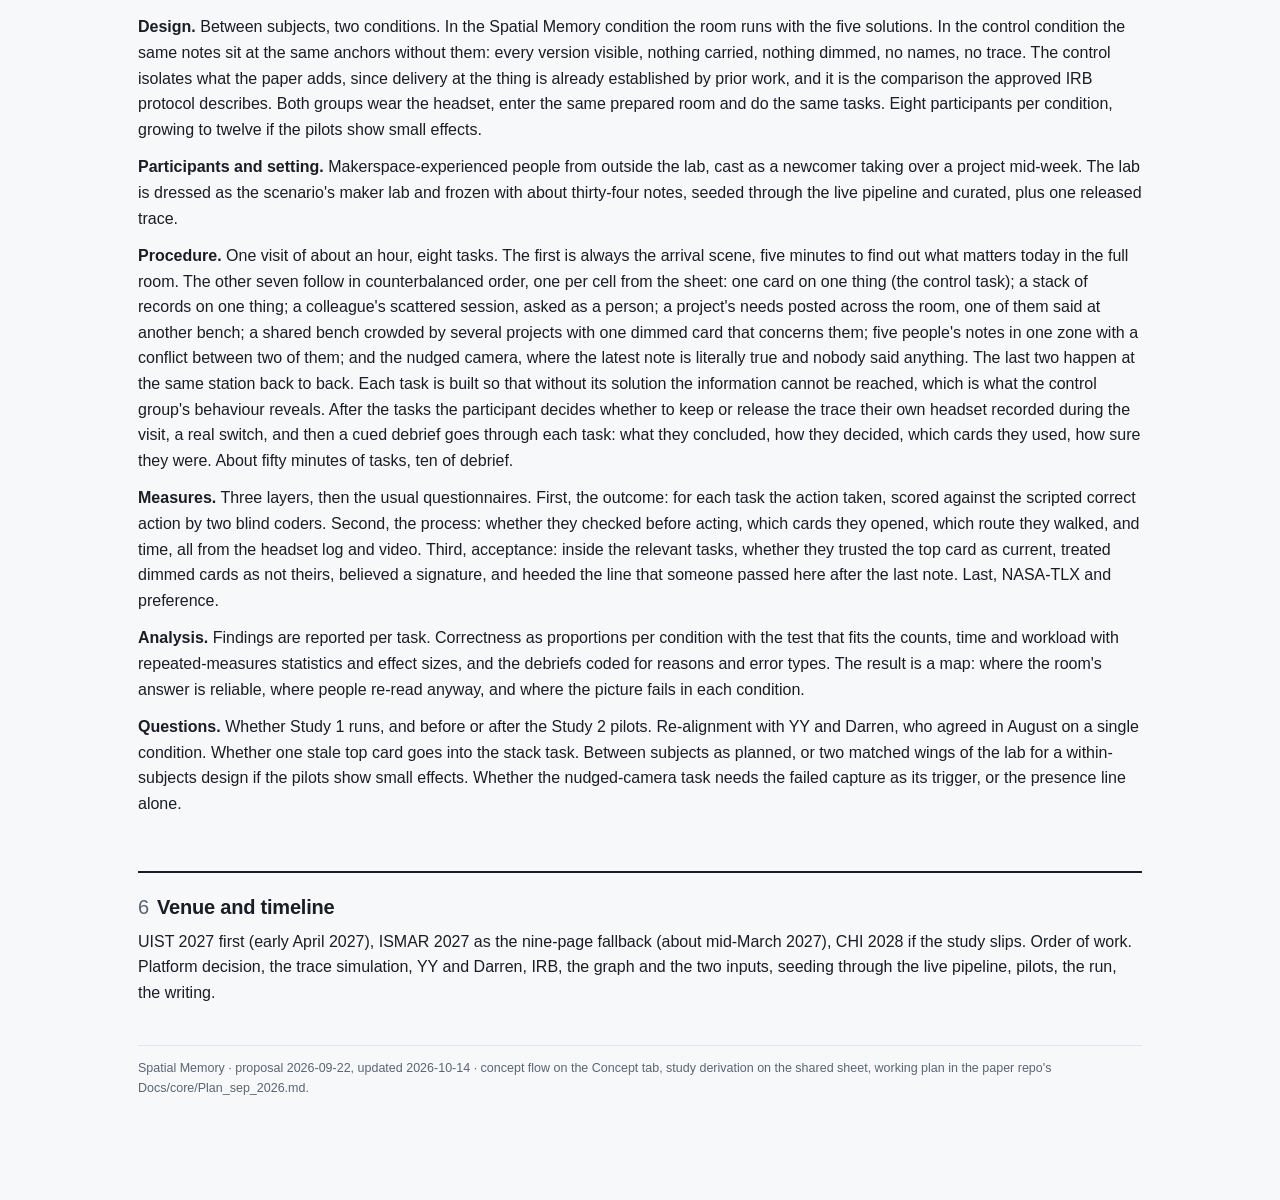
==== commit 231e2c40: "Proposal becomes the home page and first tab; model papers linked by DOI; storyboard link in Scenari" ====
--- a/index.html
+++ b/index.html
@@ -2,12 +2,12 @@
 <html lang="en">
 <head>
   <meta charset="utf-8">
-  <title>Spatial Memory — Design Document</title>
-  <meta http-equiv="refresh" content="0; url=design_doc.html">
-  <link rel="canonical" href="design_doc.html">
-  <script>location.replace('design_doc.html');</script>
+  <title>Spatial Memory — Proposal</title>
+  <meta http-equiv="refresh" content="0; url=proposal.html">
+  <link rel="canonical" href="proposal.html">
+  <script>location.replace('proposal.html');</script>
 </head>
 <body>
-  <p>Redirecting to <a href="design_doc.html">design_doc.html</a>…</p>
+  <p>Redirecting to <a href="proposal.html">proposal.html</a>…</p>
 </body>
 </html>
